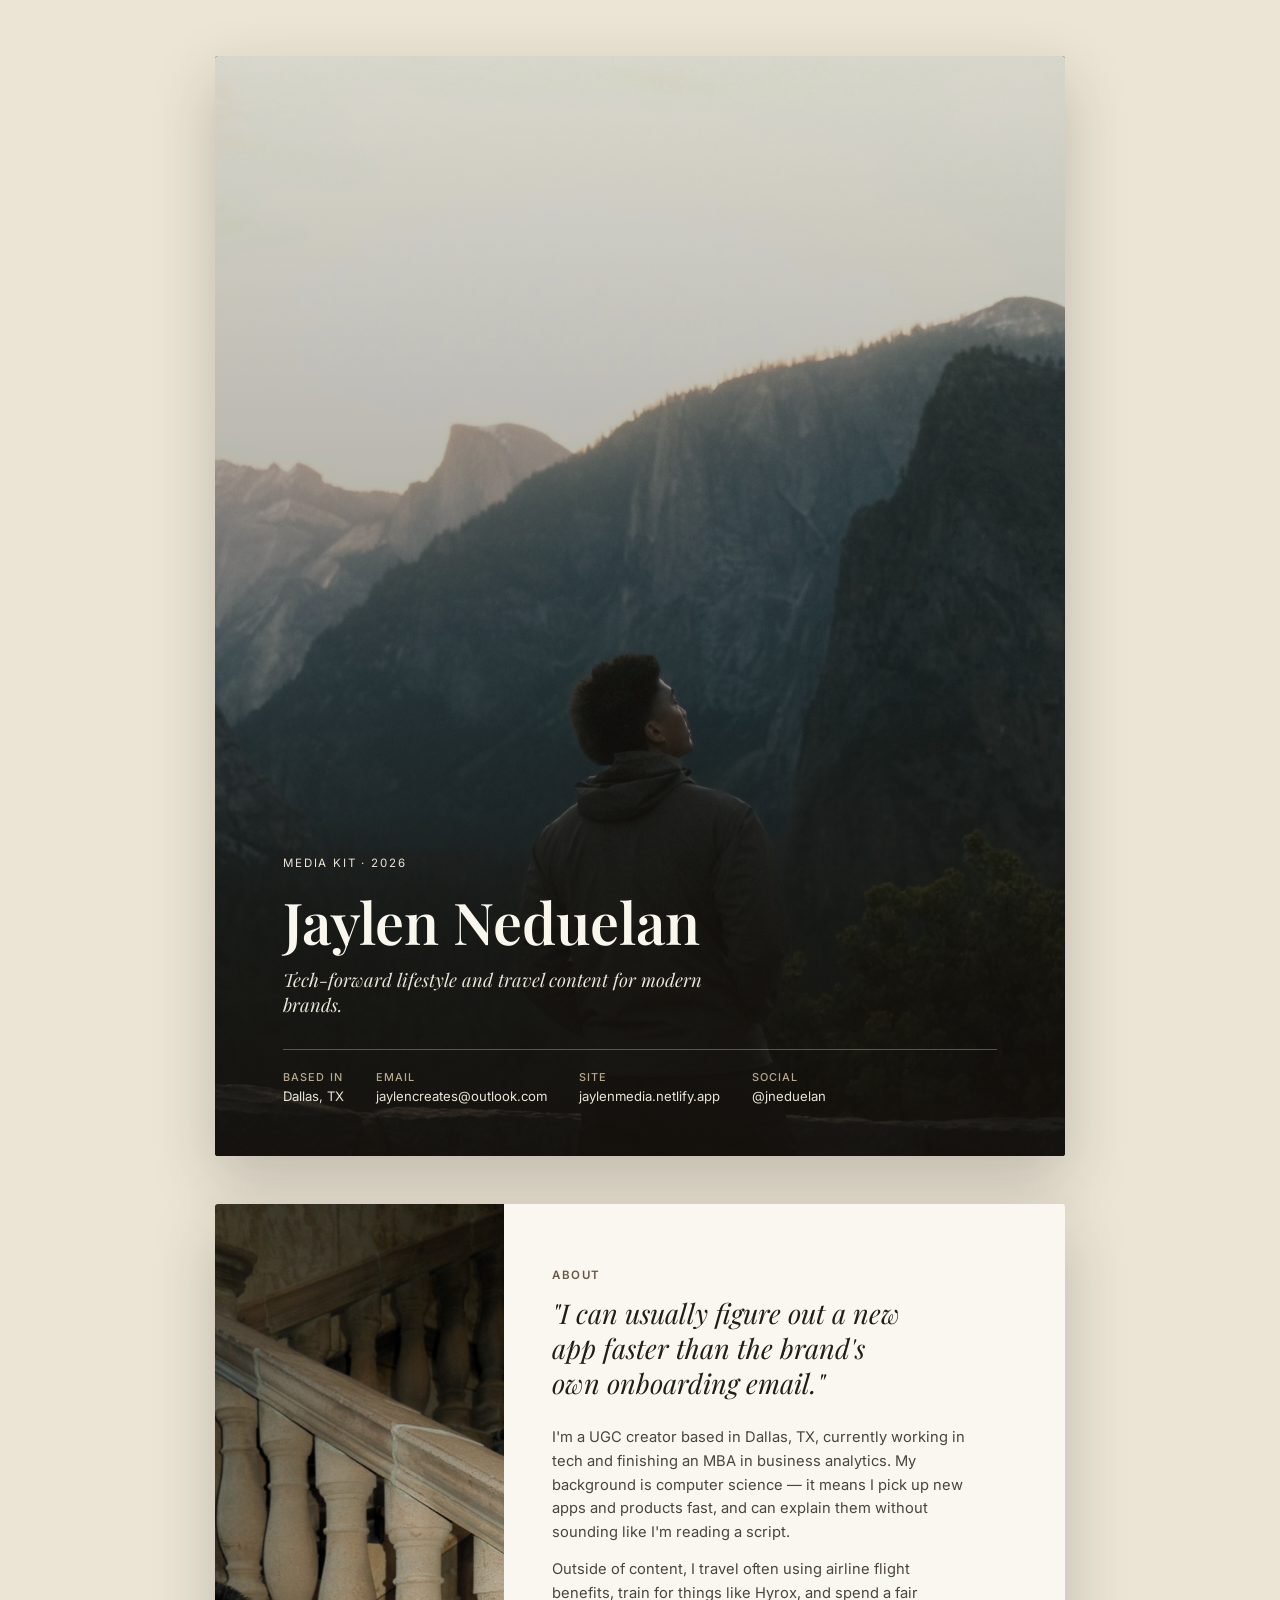
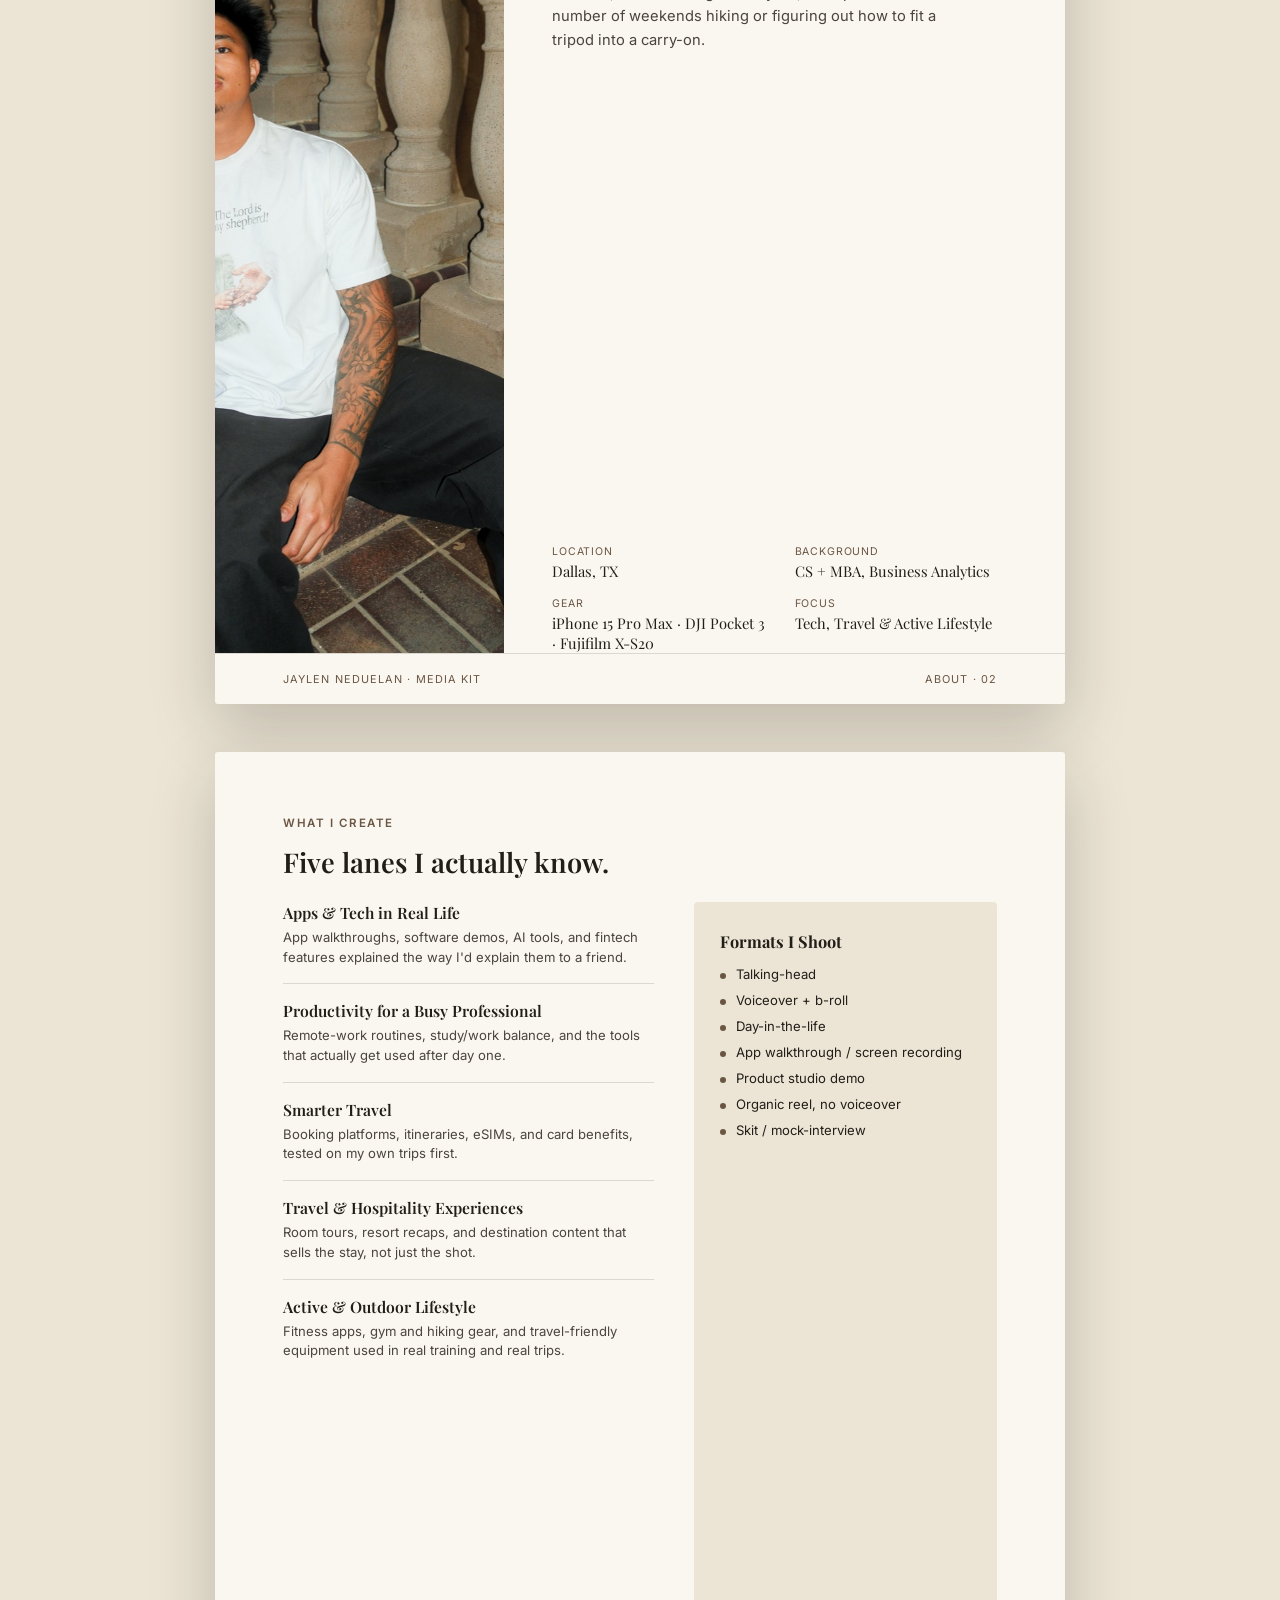
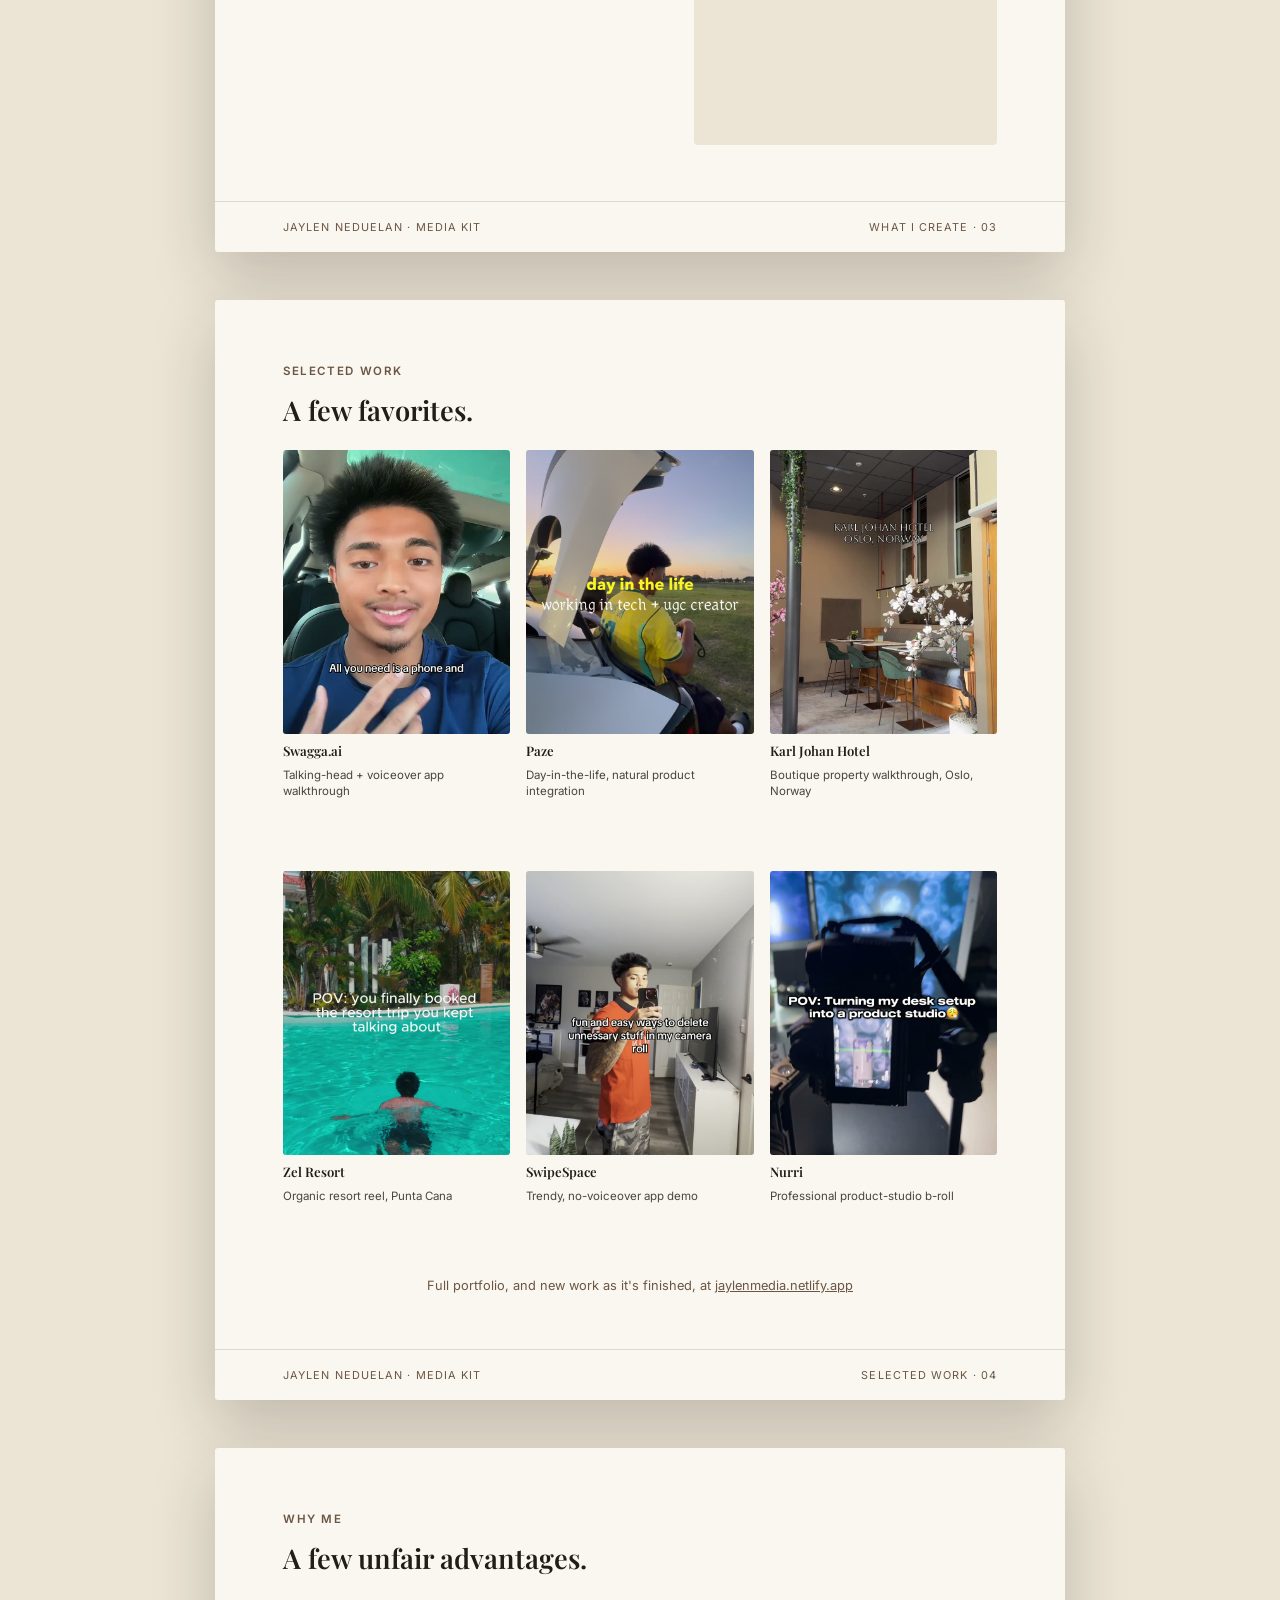
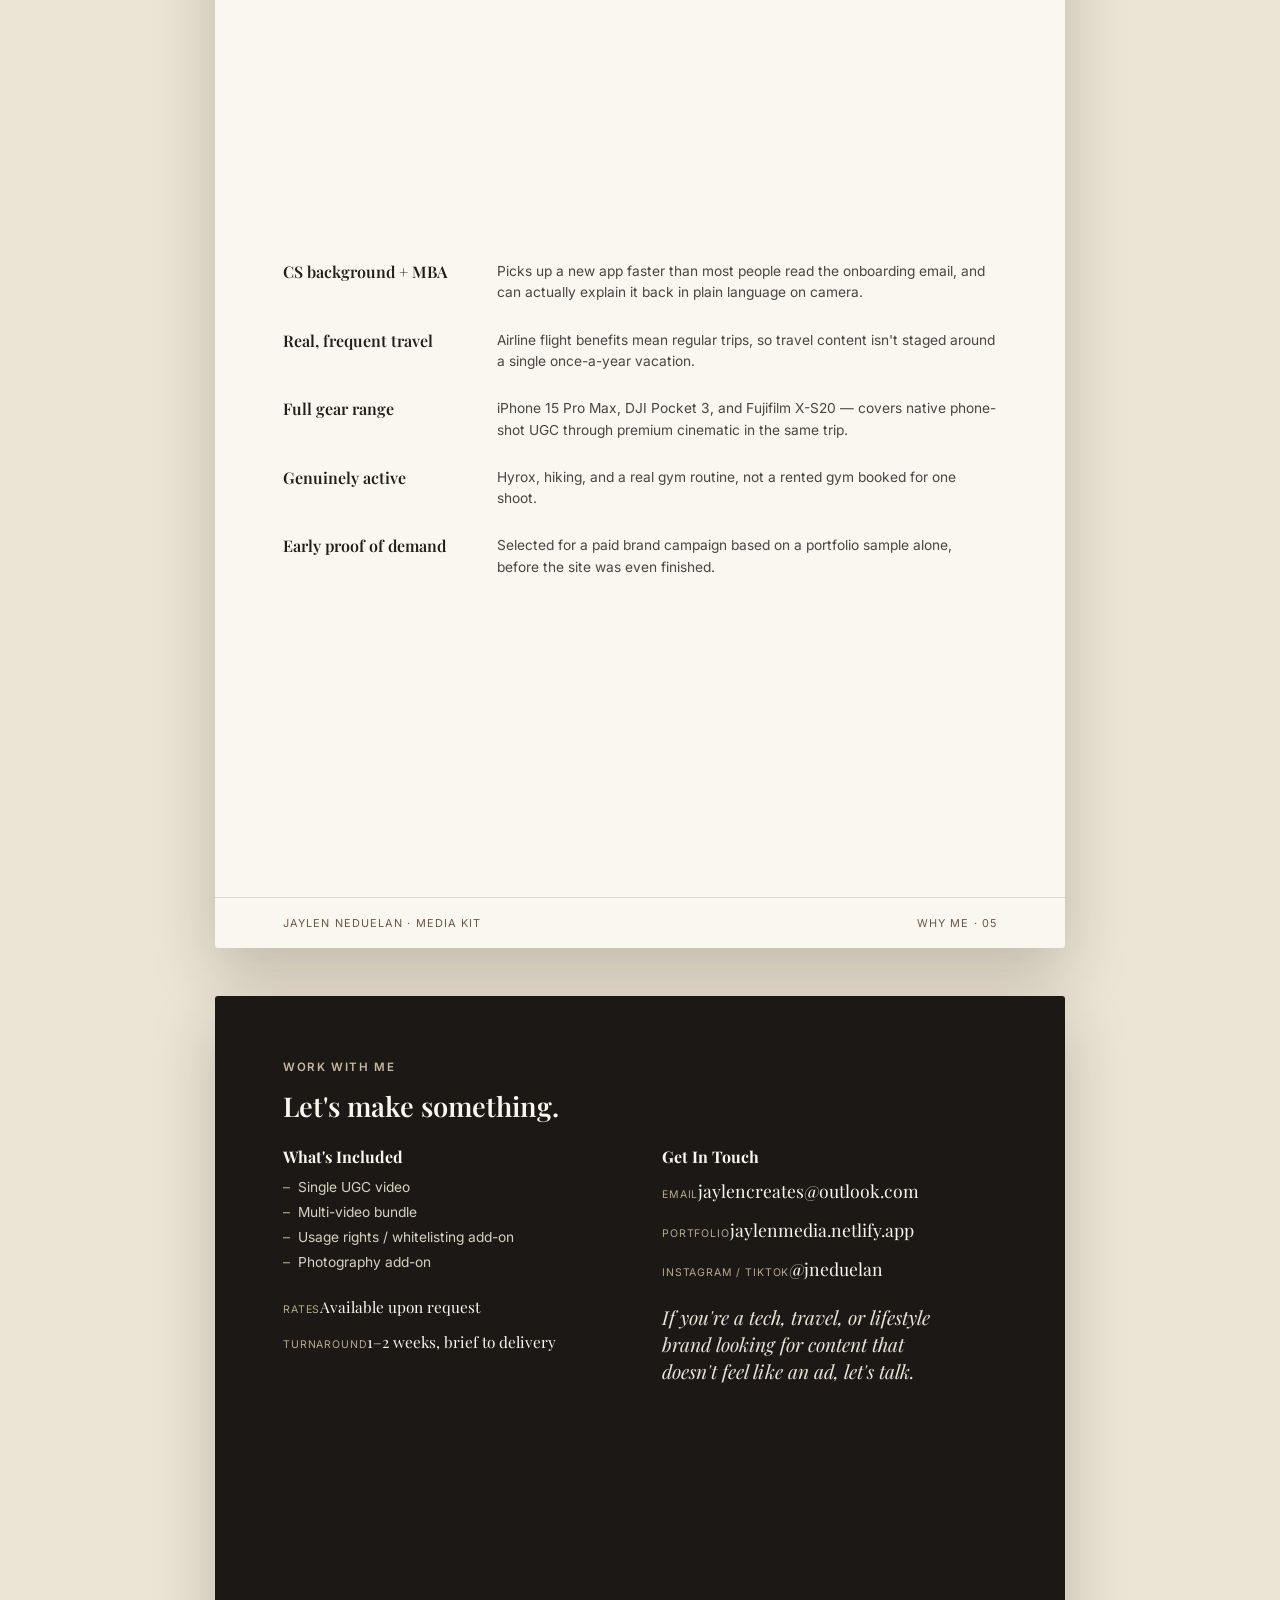
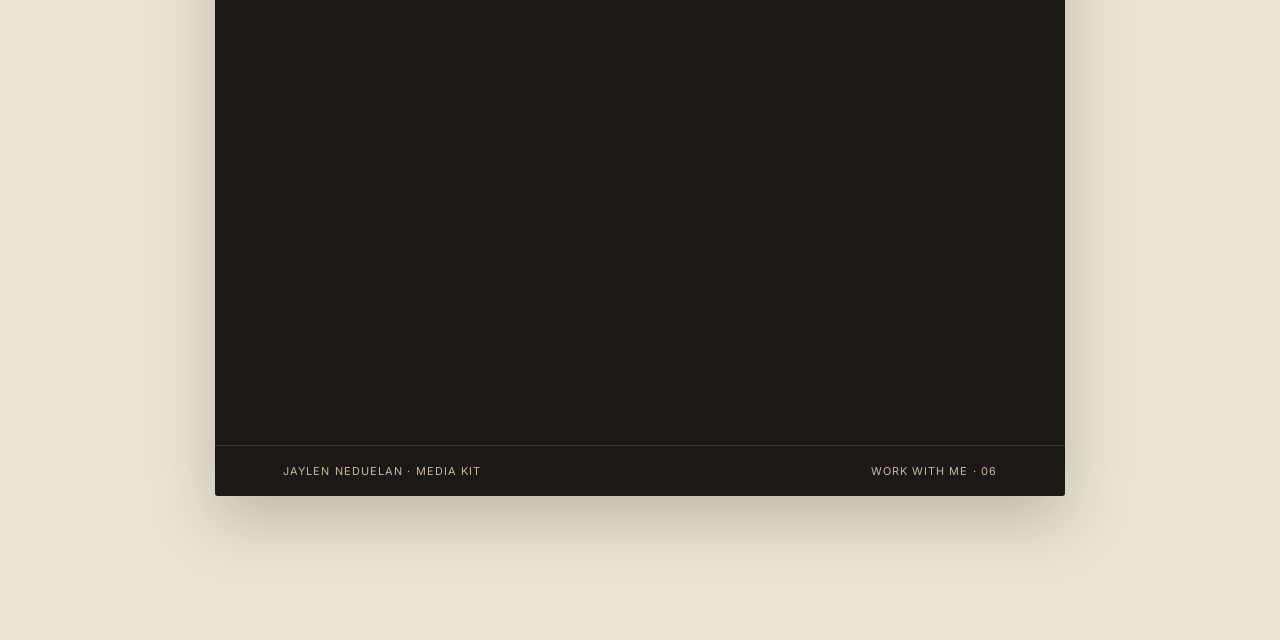
==== media-kit.html @ cbcbac44 "Add media kit page Six-page media kit at /media-kit.html: cover, about, content pillars/formats, por" ====
<!DOCTYPE html>
<html lang="en">
<head>
<meta charset="UTF-8">
<meta name="viewport" content="width=device-width, initial-scale=1.0">
<title>Jaylen Neduelan | Media Kit</title>
<meta name="description" content="Media kit for Jaylen Neduelan, a Dallas-based UGC creator producing tech, travel, and lifestyle content.">
<link rel="preconnect" href="https://fonts.googleapis.com">
<link href="https://fonts.googleapis.com/css2?family=Playfair+Display:ital,wght@0,400;0,500;0,600;1,400&family=Inter:wght@300;400;500;600&display=swap" rel="stylesheet">
<link rel="stylesheet" href="css/media-kit.css">
</head>
<body class="kit-body">

<!-- PAGE 1: COVER -->
<section class="kit-page kit-page--dark">
  <div class="kit-cover">
    <img src="images/hero.jpg" alt="Jaylen Neduelan overlooking Yosemite Valley">
    <div class="kit-cover-overlay"></div>
    <div class="kit-cover-content">
      <p class="kit-cover-eyebrow">Media Kit &middot; 2026</p>
      <h1>Jaylen Neduelan</h1>
      <p class="kit-cover-tagline">Tech-forward lifestyle and travel content for modern brands.</p>
      <div class="kit-cover-rule"></div>
      <div class="kit-cover-meta">
        <div><strong>Based In</strong>Dallas, TX</div>
        <div><strong>Email</strong>jaylencreates@outlook.com</div>
        <div><strong>Site</strong>jaylenmedia.netlify.app</div>
        <div><strong>Social</strong>@jneduelan</div>
      </div>
    </div>
  </div>
</section>

<!-- PAGE 2: ABOUT -->
<section class="kit-page">
  <div class="kit-about">
    <div class="kit-about-photo">
      <img src="images/about-portrait.jpg" alt="Portrait of Jaylen Neduelan">
    </div>
    <div class="kit-about-copy">
      <p class="kit-eyebrow">About</p>
      <p class="kit-pullquote">"I can usually figure out a new app faster than the brand's own onboarding email."</p>
      <p class="kit-body-text">I'm a UGC creator based in Dallas, TX, currently working in tech and finishing an MBA in business analytics. My background is computer science &mdash; it means I pick up new apps and products fast, and can explain them without sounding like I'm reading a script.</p>
      <p class="kit-body-text">Outside of content, I travel often using airline flight benefits, train for things like Hyrox, and spend a fair number of weekends hiking or figuring out how to fit a tripod into a carry-on.</p>
      <div class="kit-facts">
        <div><span class="kit-fact-label">Location</span><span class="kit-fact-value">Dallas, TX</span></div>
        <div><span class="kit-fact-label">Background</span><span class="kit-fact-value">CS + MBA, Business Analytics</span></div>
        <div><span class="kit-fact-label">Gear</span><span class="kit-fact-value">iPhone 15 Pro Max &middot; DJI Pocket 3 &middot; Fujifilm X-S20</span></div>
        <div><span class="kit-fact-label">Focus</span><span class="kit-fact-value">Tech, Travel &amp; Active Lifestyle</span></div>
      </div>
    </div>
  </div>
  <div class="kit-footer"><span>Jaylen Neduelan &middot; Media Kit</span><span>About &middot; 02</span></div>
</section>

<!-- PAGE 3: WHAT I CREATE -->
<section class="kit-page">
  <div class="kit-inner">
    <p class="kit-eyebrow">What I Create</p>
    <h2 class="kit-h2">Five lanes I actually know.</h2>
    <div class="kit-page3-grid">
      <div>
        <div class="kit-pillar">
          <h4>Apps &amp; Tech in Real Life</h4>
          <p>App walkthroughs, software demos, AI tools, and fintech features explained the way I'd explain them to a friend.</p>
        </div>
        <div class="kit-pillar">
          <h4>Productivity for a Busy Professional</h4>
          <p>Remote-work routines, study/work balance, and the tools that actually get used after day one.</p>
        </div>
        <div class="kit-pillar">
          <h4>Smarter Travel</h4>
          <p>Booking platforms, itineraries, eSIMs, and card benefits, tested on my own trips first.</p>
        </div>
        <div class="kit-pillar">
          <h4>Travel &amp; Hospitality Experiences</h4>
          <p>Room tours, resort recaps, and destination content that sells the stay, not just the shot.</p>
        </div>
        <div class="kit-pillar">
          <h4>Active &amp; Outdoor Lifestyle</h4>
          <p>Fitness apps, gym and hiking gear, and travel-friendly equipment used in real training and real trips.</p>
        </div>
      </div>
      <div class="kit-formats-box">
        <h4>Formats I Shoot</h4>
        <div class="kit-format-list">
          <div class="kit-format-item">Talking-head</div>
          <div class="kit-format-item">Voiceover + b-roll</div>
          <div class="kit-format-item">Day-in-the-life</div>
          <div class="kit-format-item">App walkthrough / screen recording</div>
          <div class="kit-format-item">Product studio demo</div>
          <div class="kit-format-item">Organic reel, no voiceover</div>
          <div class="kit-format-item">Skit / mock-interview</div>
        </div>
      </div>
    </div>
  </div>
  <div class="kit-footer"><span>Jaylen Neduelan &middot; Media Kit</span><span>What I Create &middot; 03</span></div>
</section>

<!-- PAGE 4: PORTFOLIO -->
<section class="kit-page">
  <div class="kit-inner">
    <div class="kit-h2-row">
      <div>
        <p class="kit-eyebrow">Selected Work</p>
        <h2 class="kit-h2" style="margin-bottom:0;">A few favorites.</h2>
      </div>
    </div>
    <div class="kit-portfolio-grid">
      <a class="kit-portfolio-item" href="videos/swagga.mp4" target="_blank" rel="noopener">
        <div class="kit-portfolio-thumb"><img src="images/swagga-poster.jpg" alt="Swagga.ai app walkthrough"></div>
        <h5>Swagga.ai</h5>
        <p>Talking-head + voiceover app walkthrough</p>
      </a>
      <a class="kit-portfolio-item" href="videos/paze.mp4" target="_blank" rel="noopener">
        <div class="kit-portfolio-thumb"><img src="images/paze-poster.jpg" alt="Paze remote work day"></div>
        <h5>Paze</h5>
        <p>Day-in-the-life, natural product integration</p>
      </a>
      <a class="kit-portfolio-item" href="videos/karl-johan-hotel.mp4" target="_blank" rel="noopener">
        <div class="kit-portfolio-thumb"><img src="images/karl-johan-poster.jpg" alt="Karl Johan Hotel Oslo"></div>
        <h5>Karl Johan Hotel</h5>
        <p>Boutique property walkthrough, Oslo, Norway</p>
      </a>
      <a class="kit-portfolio-item" href="videos/punta-cana.mp4" target="_blank" rel="noopener">
        <div class="kit-portfolio-thumb"><img src="images/punta-cana-poster.jpg" alt="Zel Resort Punta Cana"></div>
        <h5>Zel Resort</h5>
        <p>Organic resort reel, Punta Cana</p>
      </a>
      <a class="kit-portfolio-item" href="videos/swipespace.mp4" target="_blank" rel="noopener">
        <div class="kit-portfolio-thumb"><img src="images/swipespace-poster.jpg" alt="SwipeSpace camera roll cleanup"></div>
        <h5>SwipeSpace</h5>
        <p>Trendy, no-voiceover app demo</p>
      </a>
      <a class="kit-portfolio-item" href="videos/nurri-product.mp4" target="_blank" rel="noopener">
        <div class="kit-portfolio-thumb"><img src="images/nurri-poster.jpg" alt="Nurri product studio shots"></div>
        <h5>Nurri</h5>
        <p>Professional product-studio b-roll</p>
      </a>
    </div>
    <p class="kit-portfolio-cta">Full portfolio, and new work as it's finished, at <a href="https://jaylenmedia.netlify.app/">jaylenmedia.netlify.app</a></p>
  </div>
  <div class="kit-footer"><span>Jaylen Neduelan &middot; Media Kit</span><span>Selected Work &middot; 04</span></div>
</section>

<!-- PAGE 5: WHY ME -->
<section class="kit-page">
  <div class="kit-inner">
    <p class="kit-eyebrow">Why Me</p>
    <h2 class="kit-h2">A few unfair advantages.</h2>
    <div class="kit-advantages">
      <div class="kit-advantage">
        <div class="kit-advantage-lead">CS background + MBA</div>
        <p>Picks up a new app faster than most people read the onboarding email, and can actually explain it back in plain language on camera.</p>
      </div>
      <div class="kit-advantage">
        <div class="kit-advantage-lead">Real, frequent travel</div>
        <p>Airline flight benefits mean regular trips, so travel content isn't staged around a single once-a-year vacation.</p>
      </div>
      <div class="kit-advantage">
        <div class="kit-advantage-lead">Full gear range</div>
        <p>iPhone 15 Pro Max, DJI Pocket 3, and Fujifilm X-S20 &mdash; covers native phone-shot UGC through premium cinematic in the same trip.</p>
      </div>
      <div class="kit-advantage">
        <div class="kit-advantage-lead">Genuinely active</div>
        <p>Hyrox, hiking, and a real gym routine, not a rented gym booked for one shoot.</p>
      </div>
      <div class="kit-advantage">
        <div class="kit-advantage-lead">Early proof of demand</div>
        <p>Selected for a paid brand campaign based on a portfolio sample alone, before the site was even finished.</p>
      </div>
    </div>
  </div>
  <div class="kit-footer"><span>Jaylen Neduelan &middot; Media Kit</span><span>Why Me &middot; 05</span></div>
</section>

<!-- PAGE 6: WORK WITH ME -->
<section class="kit-page kit-page--dark">
  <div class="kit-inner">
    <p class="kit-eyebrow">Work With Me</p>
    <h2 class="kit-h2" style="color:#f9f6ee;">Let's make something.</h2>
    <div class="kit-close-grid">
      <div class="kit-close-col">
        <h4>What's Included</h4>
        <div class="kit-service-list">
          <div class="kit-service-item">Single UGC video</div>
          <div class="kit-service-item">Multi-video bundle</div>
          <div class="kit-service-item">Usage rights / whitelisting add-on</div>
          <div class="kit-service-item">Photography add-on</div>
        </div>
        <div class="kit-terms">
          <div><span class="kit-term-label">Rates</span><span class="kit-term-value">Available upon request</span></div>
          <div><span class="kit-term-label">Turnaround</span><span class="kit-term-value">1&ndash;2 weeks, brief to delivery</span></div>
        </div>
      </div>
      <div class="kit-close-col">
        <h4>Get In Touch</h4>
        <div class="kit-contact-block">
          <div class="kit-contact-item"><span class="kit-term-label">Email</span><a href="mailto:jaylencreates@outlook.com">jaylencreates@outlook.com</a></div>
          <div class="kit-contact-item"><span class="kit-term-label">Portfolio</span><a href="https://jaylenmedia.netlify.app/">jaylenmedia.netlify.app</a></div>
          <div class="kit-contact-item"><span class="kit-term-label">Instagram / TikTok</span><a href="https://www.instagram.com/jneduelan/">@jneduelan</a></div>
        </div>
        <p class="kit-closing-line">If you're a tech, travel, or lifestyle brand looking for content that doesn't feel like an ad, let's talk.</p>
      </div>
    </div>
  </div>
  <div class="kit-footer"><span>Jaylen Neduelan &middot; Media Kit</span><span>Work With Me &middot; 06</span></div>
</section>

</body>
</html>
---- css/media-kit.css ----
/* ============ MEDIA KIT ============ */
:root {
  --cream: #f4efe4;
  --cream-dark: #ece5d5;
  --paper: #faf7f0;
  --ink: #211d18;
  --ink-soft: #4a453d;
  --brown: #6b5644;
  --dark: #1c1815;
  --dark-card: #262019;
  --line: rgba(33, 29, 24, 0.14);
  --serif: "Playfair Display", Georgia, serif;
  --sans: "Inter", -apple-system, BlinkMacSystemFont, sans-serif;
}

* { margin: 0; padding: 0; box-sizing: border-box; }

body.kit-body {
  background: var(--cream-dark);
  font-family: var(--sans);
  color: var(--ink);
  -webkit-font-smoothing: antialiased;
  padding: 56px 0 96px;
}

img { display: block; max-width: 100%; }
a { color: inherit; }

.kit-page {
  width: min(850px, 92vw);
  aspect-ratio: 8.5 / 11;
  margin: 0 auto 48px;
  background: var(--paper);
  box-shadow: 0 24px 64px rgba(33, 29, 24, 0.22);
  border-radius: 3px;
  position: relative;
  overflow: hidden;
  display: flex;
  flex-direction: column;
}

.kit-page--dark { background: var(--dark); color: var(--cream); }

.kit-inner {
  flex: 1;
  padding: 64px 68px 56px;
  display: flex;
  flex-direction: column;
  min-height: 0;
}

.kit-eyebrow {
  font-size: 0.72rem;
  text-transform: uppercase;
  letter-spacing: 0.14em;
  color: var(--brown);
  font-weight: 600;
  margin-bottom: 14px;
}
.kit-page--dark .kit-eyebrow { color: #c9b8a0; }

.kit-footer {
  padding: 18px 68px;
  border-top: 1px solid var(--line);
  display: flex;
  justify-content: space-between;
  font-size: 0.68rem;
  text-transform: uppercase;
  letter-spacing: 0.1em;
  color: var(--brown);
}
.kit-page--dark .kit-footer { border-top-color: rgba(244,239,228,0.14); color: #c9b8a0; }

/* ---------- Page 1: Cover ---------- */
.kit-cover {
  position: relative;
  height: 100%;
  color: #f9f6ee;
}
.kit-cover img {
  position: absolute; inset: 0;
  width: 100%; height: 100%;
  object-fit: cover;
}
.kit-cover-overlay {
  position: absolute; inset: 0;
  background: linear-gradient(180deg, rgba(20,16,12,0.15) 0%, rgba(20,16,12,0.35) 55%, rgba(20,16,12,0.88) 100%);
}
.kit-cover-content {
  position: relative;
  z-index: 2;
  height: 100%;
  display: flex;
  flex-direction: column;
  justify-content: flex-end;
  padding: 64px 68px 52px;
}
.kit-cover-eyebrow {
  font-size: 0.72rem;
  text-transform: uppercase;
  letter-spacing: 0.16em;
  color: #e9e4d8;
  margin-bottom: 22px;
}
.kit-cover h1 {
  font-family: var(--serif);
  font-weight: 600;
  font-size: 3.6rem;
  line-height: 1.02;
  margin-bottom: 16px;
  text-wrap: balance;
}
.kit-cover-tagline {
  font-family: var(--serif);
  font-style: italic;
  font-size: 1.15rem;
  color: #e9e4d8;
  max-width: 480px;
  margin-bottom: 32px;
}
.kit-cover-rule { height: 1px; background: rgba(244,239,228,0.3); margin-bottom: 20px; }
.kit-cover-meta {
  display: flex;
  gap: 32px;
  flex-wrap: wrap;
  font-size: 0.82rem;
  color: #e9e4d8;
}
.kit-cover-meta strong { display: block; font-size: 0.68rem; text-transform: uppercase; letter-spacing: 0.1em; color: #b8a98e; margin-bottom: 4px; font-weight: 500; }

/* ---------- Page 2: About ---------- */
.kit-about { display: grid; grid-template-columns: 34% 1fr; height: 100%; }
.kit-about-photo { position: relative; height: 100%; overflow: hidden; }
.kit-about-photo img { position: absolute; inset: 0; width: 100%; height: 100%; object-fit: cover; }
.kit-about-copy { padding: 64px 56px 0 48px; display: flex; flex-direction: column; }
.kit-pullquote {
  font-family: var(--serif);
  font-style: italic;
  font-size: 1.7rem;
  line-height: 1.28;
  color: var(--ink);
  margin-bottom: 26px;
  text-wrap: balance;
}
.kit-about-copy p.kit-body-text {
  font-size: 0.92rem;
  line-height: 1.6;
  color: var(--ink-soft);
  margin-bottom: 14px;
  max-width: 46ch;
}
.kit-facts {
  display: grid;
  grid-template-columns: 1fr 1fr;
  gap: 16px 28px;
  margin-top: auto;
  padding-top: 24px;
}
.kit-fact-label { font-size: 0.66rem; text-transform: uppercase; letter-spacing: 0.08em; color: var(--brown); display: block; margin-bottom: 3px; }
.kit-fact-value { font-family: var(--serif); font-size: 0.92rem; color: var(--ink); }

/* ---------- Page 3: What I Create ---------- */
.kit-page3-grid { display: grid; grid-template-columns: 1.1fr 0.9fr; gap: 40px; flex: 1; min-height: 0; }
.kit-h2 { font-family: var(--serif); font-weight: 600; font-size: 1.7rem; margin-bottom: 22px; text-wrap: balance; }
.kit-pillar { padding-bottom: 16px; margin-bottom: 16px; border-bottom: 1px solid var(--line); }
.kit-pillar:last-child { border-bottom: none; }
.kit-pillar h4 { font-family: var(--serif); font-size: 0.98rem; font-weight: 600; margin-bottom: 5px; }
.kit-pillar p { font-size: 0.82rem; color: var(--ink-soft); line-height: 1.5; }

.kit-formats-box {
  background: var(--cream-dark);
  border-radius: 4px;
  padding: 28px 26px;
}
.kit-formats-box h4 { font-family: var(--serif); font-size: 1.02rem; margin-bottom: 14px; }
.kit-format-list { display: flex; flex-direction: column; gap: 10px; }
.kit-format-item {
  font-size: 0.82rem;
  color: var(--ink);
  padding-left: 16px;
  position: relative;
}
.kit-format-item::before {
  content: "";
  position: absolute; left: 0; top: 0.5em;
  width: 6px; height: 6px;
  background: var(--brown);
  border-radius: 50%;
}

/* ---------- Page 4: Portfolio grid ---------- */
.kit-h2-row { display: flex; align-items: baseline; justify-content: space-between; margin-bottom: 22px; }
.kit-portfolio-grid {
  display: grid;
  grid-template-columns: repeat(3, 1fr);
  gap: 16px;
  flex: 1;
  min-height: 0;
}
.kit-portfolio-item { display: flex; flex-direction: column; gap: 8px; text-decoration: none; }
.kit-portfolio-thumb {
  aspect-ratio: 4 / 5;
  border-radius: 3px;
  overflow: hidden;
  position: relative;
  background: var(--cream-dark);
}
.kit-portfolio-thumb img { width: 100%; height: 100%; object-fit: cover; }
.kit-portfolio-item h5 { font-family: var(--serif); font-size: 0.82rem; font-weight: 600; color: var(--ink); line-height: 1.3; }
.kit-portfolio-item p { font-size: 0.72rem; color: var(--ink-soft); line-height: 1.4; }
.kit-portfolio-cta {
  margin-top: 18px;
  font-size: 0.8rem;
  color: var(--brown);
  text-align: center;
}
.kit-portfolio-cta a { text-decoration: underline; }

/* ---------- Page 5: Why me ---------- */
.kit-advantages { flex: 1; display: flex; flex-direction: column; justify-content: center; gap: 26px; }
.kit-advantage { display: grid; grid-template-columns: 190px 1fr; gap: 24px; align-items: start; }
.kit-advantage-lead { font-family: var(--serif); font-weight: 600; font-size: 1rem; color: var(--ink); text-wrap: balance; }
.kit-advantage p { font-size: 0.86rem; color: var(--ink-soft); line-height: 1.55; }

/* ---------- Page 6: Work with me ---------- */
.kit-close-grid { display: grid; grid-template-columns: 1fr 1fr; gap: 44px; flex: 1; }
.kit-close-col h4 { font-family: var(--serif); font-size: 1rem; margin-bottom: 12px; color: #f9f6ee; }
.kit-service-list { display: flex; flex-direction: column; gap: 9px; margin-bottom: 26px; }
.kit-service-item { font-size: 0.86rem; color: #d8d2c2; padding-left: 15px; position: relative; }
.kit-service-item::before { content: "\2013"; position: absolute; left: 0; color: #b8a98e; }
.kit-terms { display: flex; flex-direction: column; gap: 14px; }
.kit-term-label { font-size: 0.66rem; text-transform: uppercase; letter-spacing: 0.08em; color: #b8a98e; margin-bottom: 3px; }
.kit-term-value { font-family: var(--serif); font-size: 0.96rem; color: #f9f6ee; }
.kit-contact-block { display: flex; flex-direction: column; gap: 16px; }
.kit-contact-item a { font-family: var(--serif); font-size: 1.1rem; color: #f9f6ee; text-decoration: none; }
.kit-contact-item a:hover { text-decoration: underline; }
.kit-closing-line {
  font-family: var(--serif);
  font-style: italic;
  font-size: 1.2rem;
  color: #e9e4d8;
  line-height: 1.4;
  margin-top: 24px;
  text-wrap: balance;
}

/* ---------- Responsive ---------- */
@media (max-width: 720px) {
  .kit-inner { padding: 40px 28px 32px; }
  .kit-footer { padding: 14px 28px; }
  .kit-cover-content { padding: 40px 28px 32px; }
  .kit-cover h1 { font-size: 2.1rem; }
  .kit-about { grid-template-columns: 1fr; }
  .kit-about-photo { height: 220px; }
  .kit-about-copy { padding: 32px 28px 0; }
  .kit-pullquote { font-size: 1.25rem; }
  .kit-facts { grid-template-columns: 1fr 1fr; }
  .kit-page3-grid { grid-template-columns: 1fr; gap: 24px; }
  .kit-portfolio-grid { grid-template-columns: repeat(2, 1fr); }
  .kit-advantage { grid-template-columns: 1fr; gap: 6px; }
  .kit-close-grid { grid-template-columns: 1fr; gap: 32px; }
  .kit-page { aspect-ratio: auto; }
}

/* ---------- Print ---------- */
@media print {
  @page { size: letter; margin: 0; }
  body.kit-body { background: none; padding: 0; }
  .kit-page {
    width: 8.5in; height: 11in;
    aspect-ratio: auto;
    margin: 0; box-shadow: none; border-radius: 0;
    break-after: page;
  }
  .kit-page:last-child { break-after: auto; }
}
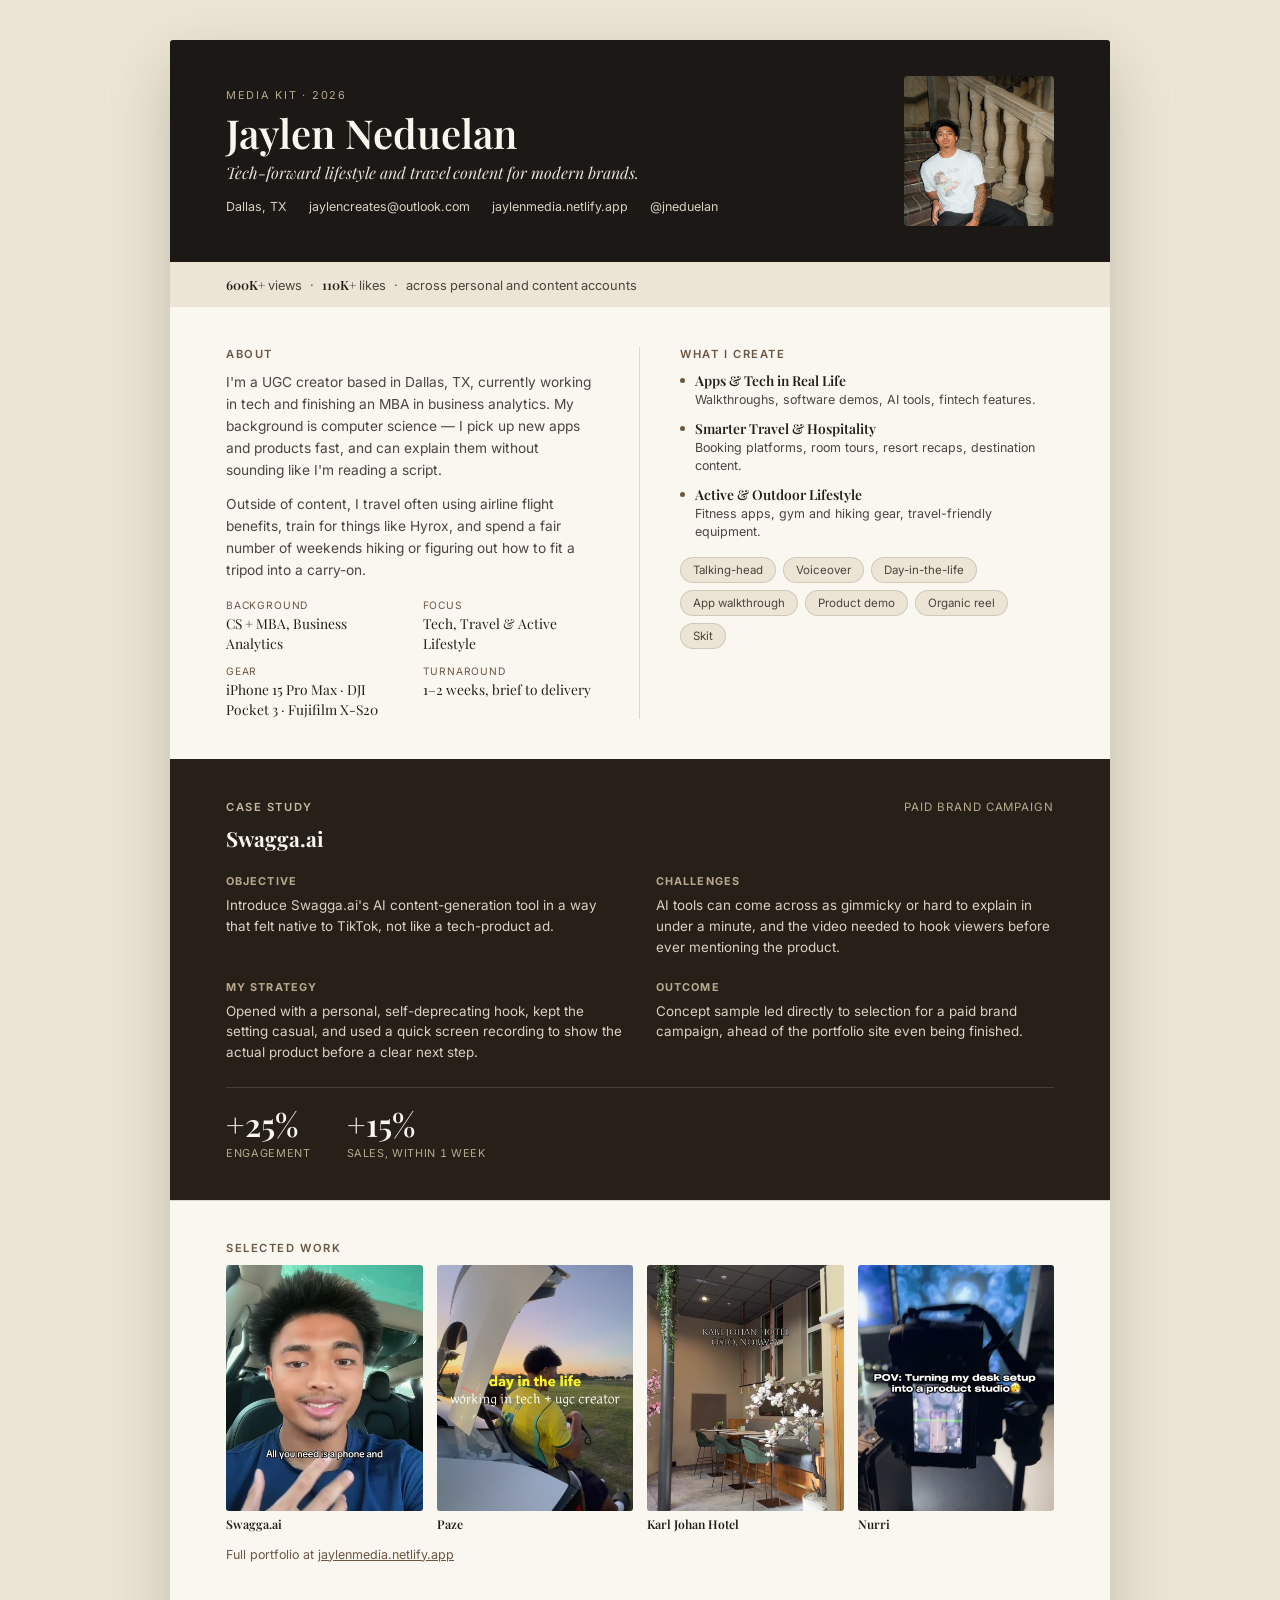
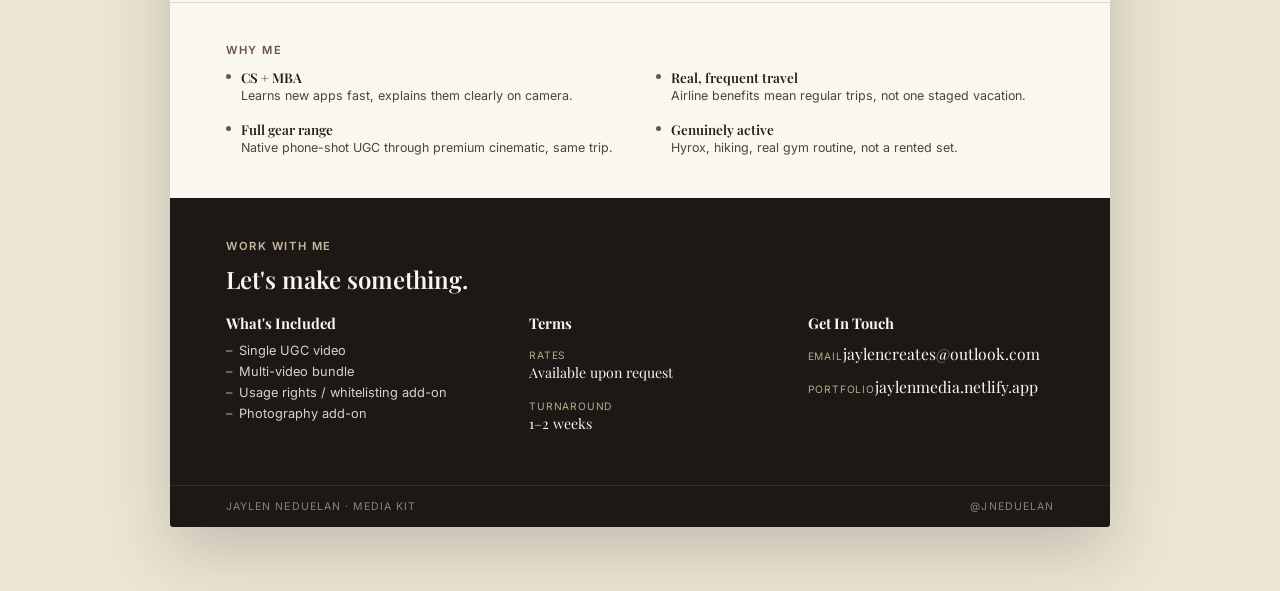
==== commit 74680664: "Rebuild media kit as single page with Swagga.ai case study Collapsed the 6-page deck into one scroll" ====
--- a/media-kit.html
+++ b/media-kit.html
@@ -6,180 +6,151 @@
 <title>Jaylen Neduelan | Media Kit</title>
 <meta name="description" content="Media kit for Jaylen Neduelan, a Dallas-based UGC creator producing tech, travel, and lifestyle content.">
 <link rel="preconnect" href="https://fonts.googleapis.com">
-<link href="https://fonts.googleapis.com/css2?family=Playfair+Display:ital,wght@0,400;0,500;0,600;1,400&family=Inter:wght@300;400;500;600&display=swap" rel="stylesheet">
+<link href="https://fonts.googleapis.com/css2?family=Playfair+Display:ital,wght@0,500;0,600;1,400&family=Inter:wght@300;400;500;600&display=swap" rel="stylesheet">
 <link rel="stylesheet" href="css/media-kit.css">
 </head>
 <body class="kit-body">
 
-<!-- PAGE 1: COVER -->
-<section class="kit-page kit-page--dark">
-  <div class="kit-cover">
-    <img src="images/hero.jpg" alt="Jaylen Neduelan overlooking Yosemite Valley">
-    <div class="kit-cover-overlay"></div>
-    <div class="kit-cover-content">
-      <p class="kit-cover-eyebrow">Media Kit &middot; 2026</p>
+<div class="kit-sheet">
+
+  <!-- HEADER -->
+  <header class="kit-header">
+    <div>
+      <p class="kit-header-eyebrow">Media Kit &middot; 2026</p>
       <h1>Jaylen Neduelan</h1>
-      <p class="kit-cover-tagline">Tech-forward lifestyle and travel content for modern brands.</p>
-      <div class="kit-cover-rule"></div>
-      <div class="kit-cover-meta">
-        <div><strong>Based In</strong>Dallas, TX</div>
-        <div><strong>Email</strong>jaylencreates@outlook.com</div>
-        <div><strong>Site</strong>jaylenmedia.netlify.app</div>
-        <div><strong>Social</strong>@jneduelan</div>
+      <p class="kit-header-tagline">Tech-forward lifestyle and travel content for modern brands.</p>
+      <div class="kit-header-contact">
+        <span>Dallas, TX</span>
+        <a href="mailto:jaylencreates@outlook.com">jaylencreates@outlook.com</a>
+        <a href="https://jaylenmedia.netlify.app/">jaylenmedia.netlify.app</a>
+        <a href="https://www.instagram.com/jneduelan/">@jneduelan</a>
       </div>
     </div>
-  </div>
-</section>
-
-<!-- PAGE 2: ABOUT -->
-<section class="kit-page">
-  <div class="kit-about">
-    <div class="kit-about-photo">
+    <div class="kit-header-photo">
       <img src="images/about-portrait.jpg" alt="Portrait of Jaylen Neduelan">
     </div>
-    <div class="kit-about-copy">
+  </header>
+
+  <!-- STAT LINE -->
+  <div class="kit-statline">
+    <span><strong>600K+</strong> views</span>
+    <span>&middot;</span>
+    <span><strong>110K+</strong> likes</span>
+    <span>&middot;</span>
+    <span>across personal and content accounts</span>
+  </div>
+
+  <!-- ABOUT + WHAT I CREATE -->
+  <section class="kit-section kit-row2">
+    <div>
       <p class="kit-eyebrow">About</p>
-      <p class="kit-pullquote">"I can usually figure out a new app faster than the brand's own onboarding email."</p>
-      <p class="kit-body-text">I'm a UGC creator based in Dallas, TX, currently working in tech and finishing an MBA in business analytics. My background is computer science &mdash; it means I pick up new apps and products fast, and can explain them without sounding like I'm reading a script.</p>
+      <p class="kit-body-text">I'm a UGC creator based in Dallas, TX, currently working in tech and finishing an MBA in business analytics. My background is computer science &mdash; I pick up new apps and products fast, and can explain them without sounding like I'm reading a script.</p>
       <p class="kit-body-text">Outside of content, I travel often using airline flight benefits, train for things like Hyrox, and spend a fair number of weekends hiking or figuring out how to fit a tripod into a carry-on.</p>
       <div class="kit-facts">
-        <div><span class="kit-fact-label">Location</span><span class="kit-fact-value">Dallas, TX</span></div>
         <div><span class="kit-fact-label">Background</span><span class="kit-fact-value">CS + MBA, Business Analytics</span></div>
+        <div><span class="kit-fact-label">Focus</span><span class="kit-fact-value">Tech, Travel &amp; Active Lifestyle</span></div>
         <div><span class="kit-fact-label">Gear</span><span class="kit-fact-value">iPhone 15 Pro Max &middot; DJI Pocket 3 &middot; Fujifilm X-S20</span></div>
-        <div><span class="kit-fact-label">Focus</span><span class="kit-fact-value">Tech, Travel &amp; Active Lifestyle</span></div>
+        <div><span class="kit-fact-label">Turnaround</span><span class="kit-fact-value">1&ndash;2 weeks, brief to delivery</span></div>
       </div>
     </div>
-  </div>
-  <div class="kit-footer"><span>Jaylen Neduelan &middot; Media Kit</span><span>About &middot; 02</span></div>
-</section>
-
-<!-- PAGE 3: WHAT I CREATE -->
-<section class="kit-page">
-  <div class="kit-inner">
-    <p class="kit-eyebrow">What I Create</p>
-    <h2 class="kit-h2">Five lanes I actually know.</h2>
-    <div class="kit-page3-grid">
-      <div>
-        <div class="kit-pillar">
-          <h4>Apps &amp; Tech in Real Life</h4>
-          <p>App walkthroughs, software demos, AI tools, and fintech features explained the way I'd explain them to a friend.</p>
-        </div>
-        <div class="kit-pillar">
-          <h4>Productivity for a Busy Professional</h4>
-          <p>Remote-work routines, study/work balance, and the tools that actually get used after day one.</p>
-        </div>
-        <div class="kit-pillar">
-          <h4>Smarter Travel</h4>
-          <p>Booking platforms, itineraries, eSIMs, and card benefits, tested on my own trips first.</p>
-        </div>
-        <div class="kit-pillar">
-          <h4>Travel &amp; Hospitality Experiences</h4>
-          <p>Room tours, resort recaps, and destination content that sells the stay, not just the shot.</p>
-        </div>
-        <div class="kit-pillar">
-          <h4>Active &amp; Outdoor Lifestyle</h4>
-          <p>Fitness apps, gym and hiking gear, and travel-friendly equipment used in real training and real trips.</p>
-        </div>
+    <div>
+      <p class="kit-eyebrow">What I Create</p>
+      <div class="kit-pillar-compact">
+        <span class="dot"></span>
+        <div><h4>Apps &amp; Tech in Real Life</h4><p>Walkthroughs, software demos, AI tools, fintech features.</p></div>
       </div>
-      <div class="kit-formats-box">
-        <h4>Formats I Shoot</h4>
-        <div class="kit-format-list">
-          <div class="kit-format-item">Talking-head</div>
-          <div class="kit-format-item">Voiceover + b-roll</div>
-          <div class="kit-format-item">Day-in-the-life</div>
-          <div class="kit-format-item">App walkthrough / screen recording</div>
-          <div class="kit-format-item">Product studio demo</div>
-          <div class="kit-format-item">Organic reel, no voiceover</div>
-          <div class="kit-format-item">Skit / mock-interview</div>
-        </div>
+      <div class="kit-pillar-compact">
+        <span class="dot"></span>
+        <div><h4>Smarter Travel &amp; Hospitality</h4><p>Booking platforms, room tours, resort recaps, destination content.</p></div>
+      </div>
+      <div class="kit-pillar-compact">
+        <span class="dot"></span>
+        <div><h4>Active &amp; Outdoor Lifestyle</h4><p>Fitness apps, gym and hiking gear, travel-friendly equipment.</p></div>
+      </div>
+      <div class="kit-format-tags">
+        <span class="kit-format-tag">Talking-head</span>
+        <span class="kit-format-tag">Voiceover</span>
+        <span class="kit-format-tag">Day-in-the-life</span>
+        <span class="kit-format-tag">App walkthrough</span>
+        <span class="kit-format-tag">Product demo</span>
+        <span class="kit-format-tag">Organic reel</span>
+        <span class="kit-format-tag">Skit</span>
       </div>
     </div>
-  </div>
-  <div class="kit-footer"><span>Jaylen Neduelan &middot; Media Kit</span><span>What I Create &middot; 03</span></div>
-</section>
+  </section>
 
-<!-- PAGE 4: PORTFOLIO -->
-<section class="kit-page">
-  <div class="kit-inner">
-    <div class="kit-h2-row">
+  <!-- CASE STUDY -->
+  <section class="kit-section kit-case">
+    <div class="kit-case-head">
       <div>
-        <p class="kit-eyebrow">Selected Work</p>
-        <h2 class="kit-h2" style="margin-bottom:0;">A few favorites.</h2>
+        <p class="kit-eyebrow">Case Study</p>
+        <h3>Swagga.ai</h3>
+      </div>
+      <span class="kit-case-tag">Paid Brand Campaign</span>
+    </div>
+    <div class="kit-case-grid">
+      <div class="kit-case-block">
+        <h4>Objective</h4>
+        <p>Introduce Swagga.ai's AI content-generation tool in a way that felt native to TikTok, not like a tech-product ad.</p>
+      </div>
+      <div class="kit-case-block">
+        <h4>Challenges</h4>
+        <p>AI tools can come across as gimmicky or hard to explain in under a minute, and the video needed to hook viewers before ever mentioning the product.</p>
+      </div>
+      <div class="kit-case-block">
+        <h4>My Strategy</h4>
+        <p>Opened with a personal, self-deprecating hook, kept the setting casual, and used a quick screen recording to show the actual product before a clear next step.</p>
+      </div>
+      <div class="kit-case-block">
+        <h4>Outcome</h4>
+        <p>Concept sample led directly to selection for a paid brand campaign, ahead of the portfolio site even being finished.</p>
       </div>
     </div>
+    <div class="kit-case-results">
+      <div><div class="kit-result-num">+25%</div><div class="kit-result-label">Engagement</div></div>
+      <div><div class="kit-result-num">+15%</div><div class="kit-result-label">Sales, within 1 week</div></div>
+    </div>
+  </section>
+
+  <!-- SELECTED WORK -->
+  <section class="kit-section">
+    <p class="kit-eyebrow">Selected Work</p>
     <div class="kit-portfolio-grid">
       <a class="kit-portfolio-item" href="videos/swagga.mp4" target="_blank" rel="noopener">
         <div class="kit-portfolio-thumb"><img src="images/swagga-poster.jpg" alt="Swagga.ai app walkthrough"></div>
         <h5>Swagga.ai</h5>
-        <p>Talking-head + voiceover app walkthrough</p>
       </a>
       <a class="kit-portfolio-item" href="videos/paze.mp4" target="_blank" rel="noopener">
         <div class="kit-portfolio-thumb"><img src="images/paze-poster.jpg" alt="Paze remote work day"></div>
         <h5>Paze</h5>
-        <p>Day-in-the-life, natural product integration</p>
       </a>
       <a class="kit-portfolio-item" href="videos/karl-johan-hotel.mp4" target="_blank" rel="noopener">
         <div class="kit-portfolio-thumb"><img src="images/karl-johan-poster.jpg" alt="Karl Johan Hotel Oslo"></div>
         <h5>Karl Johan Hotel</h5>
-        <p>Boutique property walkthrough, Oslo, Norway</p>
-      </a>
-      <a class="kit-portfolio-item" href="videos/punta-cana.mp4" target="_blank" rel="noopener">
-        <div class="kit-portfolio-thumb"><img src="images/punta-cana-poster.jpg" alt="Zel Resort Punta Cana"></div>
-        <h5>Zel Resort</h5>
-        <p>Organic resort reel, Punta Cana</p>
-      </a>
-      <a class="kit-portfolio-item" href="videos/swipespace.mp4" target="_blank" rel="noopener">
-        <div class="kit-portfolio-thumb"><img src="images/swipespace-poster.jpg" alt="SwipeSpace camera roll cleanup"></div>
-        <h5>SwipeSpace</h5>
-        <p>Trendy, no-voiceover app demo</p>
       </a>
       <a class="kit-portfolio-item" href="videos/nurri-product.mp4" target="_blank" rel="noopener">
         <div class="kit-portfolio-thumb"><img src="images/nurri-poster.jpg" alt="Nurri product studio shots"></div>
         <h5>Nurri</h5>
-        <p>Professional product-studio b-roll</p>
       </a>
     </div>
-    <p class="kit-portfolio-cta">Full portfolio, and new work as it's finished, at <a href="https://jaylenmedia.netlify.app/">jaylenmedia.netlify.app</a></p>
-  </div>
-  <div class="kit-footer"><span>Jaylen Neduelan &middot; Media Kit</span><span>Selected Work &middot; 04</span></div>
-</section>
+    <p class="kit-portfolio-cta">Full portfolio at <a href="https://jaylenmedia.netlify.app/">jaylenmedia.netlify.app</a></p>
+  </section>
 
-<!-- PAGE 5: WHY ME -->
-<section class="kit-page">
-  <div class="kit-inner">
+  <!-- WHY ME -->
+  <section class="kit-section">
     <p class="kit-eyebrow">Why Me</p>
-    <h2 class="kit-h2">A few unfair advantages.</h2>
     <div class="kit-advantages">
-      <div class="kit-advantage">
-        <div class="kit-advantage-lead">CS background + MBA</div>
-        <p>Picks up a new app faster than most people read the onboarding email, and can actually explain it back in plain language on camera.</p>
-      </div>
-      <div class="kit-advantage">
-        <div class="kit-advantage-lead">Real, frequent travel</div>
-        <p>Airline flight benefits mean regular trips, so travel content isn't staged around a single once-a-year vacation.</p>
-      </div>
-      <div class="kit-advantage">
-        <div class="kit-advantage-lead">Full gear range</div>
-        <p>iPhone 15 Pro Max, DJI Pocket 3, and Fujifilm X-S20 &mdash; covers native phone-shot UGC through premium cinematic in the same trip.</p>
-      </div>
-      <div class="kit-advantage">
-        <div class="kit-advantage-lead">Genuinely active</div>
-        <p>Hyrox, hiking, and a real gym routine, not a rented gym booked for one shoot.</p>
-      </div>
-      <div class="kit-advantage">
-        <div class="kit-advantage-lead">Early proof of demand</div>
-        <p>Selected for a paid brand campaign based on a portfolio sample alone, before the site was even finished.</p>
-      </div>
+      <div class="kit-advantage"><span class="dot"></span><div><span class="kit-advantage-lead">CS + MBA</span><p>Learns new apps fast, explains them clearly on camera.</p></div></div>
+      <div class="kit-advantage"><span class="dot"></span><div><span class="kit-advantage-lead">Real, frequent travel</span><p>Airline benefits mean regular trips, not one staged vacation.</p></div></div>
+      <div class="kit-advantage"><span class="dot"></span><div><span class="kit-advantage-lead">Full gear range</span><p>Native phone-shot UGC through premium cinematic, same trip.</p></div></div>
+      <div class="kit-advantage"><span class="dot"></span><div><span class="kit-advantage-lead">Genuinely active</span><p>Hyrox, hiking, real gym routine, not a rented set.</p></div></div>
     </div>
-  </div>
-  <div class="kit-footer"><span>Jaylen Neduelan &middot; Media Kit</span><span>Why Me &middot; 05</span></div>
-</section>
+  </section>
 
-<!-- PAGE 6: WORK WITH ME -->
-<section class="kit-page kit-page--dark">
-  <div class="kit-inner">
+  <!-- WORK WITH ME -->
+  <section class="kit-section kit-close">
     <p class="kit-eyebrow">Work With Me</p>
-    <h2 class="kit-h2" style="color:#f9f6ee;">Let's make something.</h2>
+    <h2 class="kit-h2">Let's make something.</h2>
     <div class="kit-close-grid">
       <div class="kit-close-col">
         <h4>What's Included</h4>
@@ -189,24 +160,27 @@
           <div class="kit-service-item">Usage rights / whitelisting add-on</div>
           <div class="kit-service-item">Photography add-on</div>
         </div>
-        <div class="kit-terms">
-          <div><span class="kit-term-label">Rates</span><span class="kit-term-value">Available upon request</span></div>
-          <div><span class="kit-term-label">Turnaround</span><span class="kit-term-value">1&ndash;2 weeks, brief to delivery</span></div>
-        </div>
+      </div>
+      <div class="kit-close-col">
+        <h4>Terms</h4>
+        <span class="kit-term-label">Rates</span>
+        <span class="kit-term-value">Available upon request</span>
+        <span class="kit-term-label">Turnaround</span>
+        <span class="kit-term-value">1&ndash;2 weeks</span>
       </div>
       <div class="kit-close-col">
         <h4>Get In Touch</h4>
-        <div class="kit-contact-block">
-          <div class="kit-contact-item"><span class="kit-term-label">Email</span><a href="mailto:jaylencreates@outlook.com">jaylencreates@outlook.com</a></div>
-          <div class="kit-contact-item"><span class="kit-term-label">Portfolio</span><a href="https://jaylenmedia.netlify.app/">jaylenmedia.netlify.app</a></div>
-          <div class="kit-contact-item"><span class="kit-term-label">Instagram / TikTok</span><a href="https://www.instagram.com/jneduelan/">@jneduelan</a></div>
-        </div>
-        <p class="kit-closing-line">If you're a tech, travel, or lifestyle brand looking for content that doesn't feel like an ad, let's talk.</p>
+        <div class="kit-contact-item"><span class="kit-term-label">Email</span><a href="mailto:jaylencreates@outlook.com">jaylencreates@outlook.com</a></div>
+        <div class="kit-contact-item"><span class="kit-term-label">Portfolio</span><a href="https://jaylenmedia.netlify.app/">jaylenmedia.netlify.app</a></div>
       </div>
     </div>
+  </section>
+
+  <div class="kit-footer-bar">
+    <span>Jaylen Neduelan &middot; Media Kit</span>
+    <span>@jneduelan</span>
   </div>
-  <div class="kit-footer"><span>Jaylen Neduelan &middot; Media Kit</span><span>Work With Me &middot; 06</span></div>
-</section>
 
+</div>
 </body>
 </html>
--- a/css/media-kit.css
+++ b/css/media-kit.css
@@ -1,4 +1,4 @@
-/* ============ MEDIA KIT ============ */
+/* ============ MEDIA KIT (one-pager) ============ */
 :root {
   --cream: #f4efe4;
   --cream-dark: #ece5d5;
@@ -20,257 +20,199 @@
   font-family: var(--sans);
   color: var(--ink);
   -webkit-font-smoothing: antialiased;
-  padding: 56px 0 96px;
+  padding: 40px 0 64px;
 }
 
 img { display: block; max-width: 100%; }
 a { color: inherit; }
 
-.kit-page {
-  width: min(850px, 92vw);
-  aspect-ratio: 8.5 / 11;
-  margin: 0 auto 48px;
+.kit-sheet {
+  width: min(940px, 94vw);
+  margin: 0 auto;
   background: var(--paper);
-  box-shadow: 0 24px 64px rgba(33, 29, 24, 0.22);
+  box-shadow: 0 24px 64px rgba(33, 29, 24, 0.2);
   border-radius: 3px;
-  position: relative;
   overflow: hidden;
-  display: flex;
-  flex-direction: column;
-}
-
-.kit-page--dark { background: var(--dark); color: var(--cream); }
-
-.kit-inner {
-  flex: 1;
-  padding: 64px 68px 56px;
-  display: flex;
-  flex-direction: column;
-  min-height: 0;
-}
+}
+
+.kit-section { padding: 40px 56px; }
+.kit-section + .kit-section { border-top: 1px solid var(--line); }
 
 .kit-eyebrow {
-  font-size: 0.72rem;
+  font-size: 0.7rem;
   text-transform: uppercase;
   letter-spacing: 0.14em;
   color: var(--brown);
   font-weight: 600;
-  margin-bottom: 14px;
-}
-.kit-page--dark .kit-eyebrow { color: #c9b8a0; }
-
-.kit-footer {
-  padding: 18px 68px;
-  border-top: 1px solid var(--line);
-  display: flex;
-  justify-content: space-between;
-  font-size: 0.68rem;
+  margin-bottom: 10px;
+}
+
+.kit-h2 { font-family: var(--serif); font-weight: 600; font-size: 1.5rem; margin-bottom: 6px; text-wrap: balance; }
+.kit-sub { font-size: 0.86rem; color: var(--ink-soft); margin-bottom: 20px; max-width: 56ch; }
+
+/* ---------- Header ---------- */
+.kit-header {
+  position: relative;
+  display: grid;
+  grid-template-columns: 1fr 150px;
+  gap: 28px;
+  align-items: center;
+  padding: 36px 56px;
+  background: var(--dark);
+  color: #f9f6ee;
+}
+.kit-header-eyebrow { font-size: 0.68rem; text-transform: uppercase; letter-spacing: 0.16em; color: #b8a98e; margin-bottom: 10px; }
+.kit-header h1 { font-family: var(--serif); font-weight: 600; font-size: 2.5rem; line-height: 1.05; margin-bottom: 8px; }
+.kit-header-tagline { font-family: var(--serif); font-style: italic; font-size: 1rem; color: #e9e4d8; margin-bottom: 16px; max-width: 46ch; }
+.kit-header-contact {
+  display: flex;
+  flex-wrap: wrap;
+  gap: 6px 22px;
+  font-size: 0.78rem;
+  color: #d8d2c2;
+}
+.kit-header-contact a { text-decoration: none; }
+.kit-header-contact a:hover { text-decoration: underline; }
+.kit-header-photo {
+  width: 150px; height: 150px;
+  border-radius: 4px;
+  overflow: hidden;
+  justify-self: end;
+}
+.kit-header-photo img { width: 100%; height: 100%; object-fit: cover; }
+
+/* ---------- Stat strip ---------- */
+.kit-statline {
+  padding: 14px 56px;
+  background: var(--cream-dark);
+  font-size: 0.8rem;
+  color: var(--ink-soft);
+  display: flex;
+  gap: 8px;
+  align-items: baseline;
+  font-variant-numeric: tabular-nums;
+}
+.kit-statline strong { color: var(--ink); font-family: var(--serif); font-weight: 600; }
+
+/* ---------- About / What I Create row ---------- */
+.kit-row2 { display: grid; grid-template-columns: 1fr 1fr; }
+.kit-row2 > div:first-child { padding-right: 40px; border-right: 1px solid var(--line); }
+.kit-row2 > div:last-child { padding-left: 40px; }
+
+.kit-body-text { font-size: 0.86rem; line-height: 1.6; color: var(--ink-soft); margin-bottom: 12px; }
+
+.kit-facts { display: grid; grid-template-columns: 1fr 1fr; gap: 12px 20px; margin-top: 18px; }
+.kit-fact-label { font-size: 0.64rem; text-transform: uppercase; letter-spacing: 0.08em; color: var(--brown); display: block; margin-bottom: 2px; }
+.kit-fact-value { font-family: var(--serif); font-size: 0.86rem; color: var(--ink); }
+
+.kit-pillar-compact { display: flex; gap: 10px; margin-bottom: 10px; }
+.kit-pillar-compact .dot { width: 5px; height: 5px; border-radius: 50%; background: var(--brown); margin-top: 7px; flex-shrink: 0; }
+.kit-pillar-compact h4 { font-family: var(--serif); font-size: 0.86rem; font-weight: 600; margin-bottom: 2px; }
+.kit-pillar-compact p { font-size: 0.78rem; color: var(--ink-soft); line-height: 1.45; }
+
+.kit-format-tags { display: flex; flex-wrap: wrap; gap: 7px; margin-top: 16px; }
+.kit-format-tag {
+  font-size: 0.72rem;
+  color: var(--ink-soft);
+  background: var(--cream-dark);
+  border: 1px solid var(--line);
+  border-radius: 999px;
+  padding: 5px 12px;
+}
+
+/* ---------- Case study ---------- */
+.kit-case {
+  background: var(--dark-card);
+  color: #e9e4d8;
+}
+.kit-case .kit-eyebrow { color: #c9b8a0; }
+.kit-case-head { display: flex; justify-content: space-between; align-items: baseline; margin-bottom: 22px; flex-wrap: wrap; gap: 8px; }
+.kit-case-head h3 { font-family: var(--serif); font-size: 1.3rem; color: #f9f6ee; }
+.kit-case-tag { font-size: 0.72rem; color: #b8a98e; text-transform: uppercase; letter-spacing: 0.08em; }
+.kit-case-grid { display: grid; grid-template-columns: 1fr 1fr; gap: 22px 32px; margin-bottom: 24px; }
+.kit-case-block h4 {
+  font-size: 0.68rem; text-transform: uppercase; letter-spacing: 0.1em;
+  color: #b8a98e; margin-bottom: 7px;
+}
+.kit-case-block p { font-size: 0.84rem; line-height: 1.55; color: #d8d2c2; }
+.kit-case-results {
+  display: flex;
+  gap: 36px;
+  padding-top: 20px;
+  border-top: 1px solid rgba(244,239,228,0.14);
+  font-variant-numeric: tabular-nums;
+}
+.kit-result-num { font-family: var(--serif); font-size: 2rem; font-weight: 600; color: #f9f6ee; line-height: 1; }
+.kit-result-label { font-size: 0.68rem; text-transform: uppercase; letter-spacing: 0.06em; color: #b8a98e; margin-top: 6px; }
+
+/* ---------- Portfolio grid ---------- */
+.kit-portfolio-grid { display: grid; grid-template-columns: repeat(4, 1fr); gap: 14px; }
+.kit-portfolio-item { display: flex; flex-direction: column; gap: 6px; text-decoration: none; }
+.kit-portfolio-thumb { aspect-ratio: 4/5; border-radius: 3px; overflow: hidden; background: var(--cream-dark); }
+.kit-portfolio-thumb img { width: 100%; height: 100%; object-fit: cover; }
+.kit-portfolio-item h5 { font-family: var(--serif); font-size: 0.76rem; font-weight: 600; color: var(--ink); line-height: 1.3; }
+.kit-portfolio-cta { margin-top: 14px; font-size: 0.78rem; color: var(--brown); }
+.kit-portfolio-cta a { text-decoration: underline; }
+
+/* ---------- Why me ---------- */
+.kit-advantages { display: grid; grid-template-columns: 1fr 1fr; gap: 14px 32px; }
+.kit-advantage { display: flex; gap: 10px; }
+.kit-advantage .dot { width: 5px; height: 5px; border-radius: 50%; background: var(--brown); margin-top: 7px; flex-shrink: 0; }
+.kit-advantage-lead { font-family: var(--serif); font-weight: 600; font-size: 0.84rem; color: var(--ink); }
+.kit-advantage p { font-size: 0.78rem; color: var(--ink-soft); line-height: 1.5; }
+
+/* ---------- Work with me (footer band) ---------- */
+.kit-close {
+  background: var(--dark);
+  color: #e9e4d8;
+}
+.kit-close .kit-eyebrow { color: #c9b8a0; }
+.kit-close h2 { color: #f9f6ee; }
+.kit-close-grid { display: grid; grid-template-columns: 1.1fr 1fr 1fr; gap: 32px; margin-top: 18px; }
+.kit-close-col h4 { font-family: var(--serif); font-size: 0.92rem; margin-bottom: 10px; color: #f9f6ee; }
+.kit-service-list { display: flex; flex-direction: column; gap: 6px; }
+.kit-service-item { font-size: 0.8rem; color: #d8d2c2; padding-left: 13px; position: relative; }
+.kit-service-item::before { content: "\2013"; position: absolute; left: 0; color: #b8a98e; }
+.kit-term-label { font-size: 0.64rem; text-transform: uppercase; letter-spacing: 0.08em; color: #b8a98e; margin-bottom: 2px; }
+.kit-term-value { font-family: var(--serif); font-size: 0.88rem; color: #f9f6ee; margin-bottom: 12px; display: block; }
+.kit-contact-item { margin-bottom: 12px; }
+.kit-contact-item a { font-family: var(--serif); font-size: 0.98rem; color: #f9f6ee; text-decoration: none; }
+.kit-contact-item a:hover { text-decoration: underline; }
+
+.kit-footer-bar {
+  padding: 14px 56px;
+  font-size: 0.66rem;
   text-transform: uppercase;
   letter-spacing: 0.1em;
-  color: var(--brown);
-}
-.kit-page--dark .kit-footer { border-top-color: rgba(244,239,228,0.14); color: #c9b8a0; }
-
-/* ---------- Page 1: Cover ---------- */
-.kit-cover {
-  position: relative;
-  height: 100%;
-  color: #f9f6ee;
-}
-.kit-cover img {
-  position: absolute; inset: 0;
-  width: 100%; height: 100%;
-  object-fit: cover;
-}
-.kit-cover-overlay {
-  position: absolute; inset: 0;
-  background: linear-gradient(180deg, rgba(20,16,12,0.15) 0%, rgba(20,16,12,0.35) 55%, rgba(20,16,12,0.88) 100%);
-}
-.kit-cover-content {
-  position: relative;
-  z-index: 2;
-  height: 100%;
-  display: flex;
-  flex-direction: column;
-  justify-content: flex-end;
-  padding: 64px 68px 52px;
-}
-.kit-cover-eyebrow {
-  font-size: 0.72rem;
-  text-transform: uppercase;
-  letter-spacing: 0.16em;
-  color: #e9e4d8;
-  margin-bottom: 22px;
-}
-.kit-cover h1 {
-  font-family: var(--serif);
-  font-weight: 600;
-  font-size: 3.6rem;
-  line-height: 1.02;
-  margin-bottom: 16px;
-  text-wrap: balance;
-}
-.kit-cover-tagline {
-  font-family: var(--serif);
-  font-style: italic;
-  font-size: 1.15rem;
-  color: #e9e4d8;
-  max-width: 480px;
-  margin-bottom: 32px;
-}
-.kit-cover-rule { height: 1px; background: rgba(244,239,228,0.3); margin-bottom: 20px; }
-.kit-cover-meta {
-  display: flex;
-  gap: 32px;
-  flex-wrap: wrap;
-  font-size: 0.82rem;
-  color: #e9e4d8;
-}
-.kit-cover-meta strong { display: block; font-size: 0.68rem; text-transform: uppercase; letter-spacing: 0.1em; color: #b8a98e; margin-bottom: 4px; font-weight: 500; }
-
-/* ---------- Page 2: About ---------- */
-.kit-about { display: grid; grid-template-columns: 34% 1fr; height: 100%; }
-.kit-about-photo { position: relative; height: 100%; overflow: hidden; }
-.kit-about-photo img { position: absolute; inset: 0; width: 100%; height: 100%; object-fit: cover; }
-.kit-about-copy { padding: 64px 56px 0 48px; display: flex; flex-direction: column; }
-.kit-pullquote {
-  font-family: var(--serif);
-  font-style: italic;
-  font-size: 1.7rem;
-  line-height: 1.28;
-  color: var(--ink);
-  margin-bottom: 26px;
-  text-wrap: balance;
-}
-.kit-about-copy p.kit-body-text {
-  font-size: 0.92rem;
-  line-height: 1.6;
-  color: var(--ink-soft);
-  margin-bottom: 14px;
-  max-width: 46ch;
-}
-.kit-facts {
-  display: grid;
-  grid-template-columns: 1fr 1fr;
-  gap: 16px 28px;
-  margin-top: auto;
-  padding-top: 24px;
-}
-.kit-fact-label { font-size: 0.66rem; text-transform: uppercase; letter-spacing: 0.08em; color: var(--brown); display: block; margin-bottom: 3px; }
-.kit-fact-value { font-family: var(--serif); font-size: 0.92rem; color: var(--ink); }
-
-/* ---------- Page 3: What I Create ---------- */
-.kit-page3-grid { display: grid; grid-template-columns: 1.1fr 0.9fr; gap: 40px; flex: 1; min-height: 0; }
-.kit-h2 { font-family: var(--serif); font-weight: 600; font-size: 1.7rem; margin-bottom: 22px; text-wrap: balance; }
-.kit-pillar { padding-bottom: 16px; margin-bottom: 16px; border-bottom: 1px solid var(--line); }
-.kit-pillar:last-child { border-bottom: none; }
-.kit-pillar h4 { font-family: var(--serif); font-size: 0.98rem; font-weight: 600; margin-bottom: 5px; }
-.kit-pillar p { font-size: 0.82rem; color: var(--ink-soft); line-height: 1.5; }
-
-.kit-formats-box {
-  background: var(--cream-dark);
-  border-radius: 4px;
-  padding: 28px 26px;
-}
-.kit-formats-box h4 { font-family: var(--serif); font-size: 1.02rem; margin-bottom: 14px; }
-.kit-format-list { display: flex; flex-direction: column; gap: 10px; }
-.kit-format-item {
-  font-size: 0.82rem;
-  color: var(--ink);
-  padding-left: 16px;
-  position: relative;
-}
-.kit-format-item::before {
-  content: "";
-  position: absolute; left: 0; top: 0.5em;
-  width: 6px; height: 6px;
-  background: var(--brown);
-  border-radius: 50%;
-}
-
-/* ---------- Page 4: Portfolio grid ---------- */
-.kit-h2-row { display: flex; align-items: baseline; justify-content: space-between; margin-bottom: 22px; }
-.kit-portfolio-grid {
-  display: grid;
-  grid-template-columns: repeat(3, 1fr);
-  gap: 16px;
-  flex: 1;
-  min-height: 0;
-}
-.kit-portfolio-item { display: flex; flex-direction: column; gap: 8px; text-decoration: none; }
-.kit-portfolio-thumb {
-  aspect-ratio: 4 / 5;
-  border-radius: 3px;
-  overflow: hidden;
-  position: relative;
-  background: var(--cream-dark);
-}
-.kit-portfolio-thumb img { width: 100%; height: 100%; object-fit: cover; }
-.kit-portfolio-item h5 { font-family: var(--serif); font-size: 0.82rem; font-weight: 600; color: var(--ink); line-height: 1.3; }
-.kit-portfolio-item p { font-size: 0.72rem; color: var(--ink-soft); line-height: 1.4; }
-.kit-portfolio-cta {
-  margin-top: 18px;
-  font-size: 0.8rem;
-  color: var(--brown);
-  text-align: center;
-}
-.kit-portfolio-cta a { text-decoration: underline; }
-
-/* ---------- Page 5: Why me ---------- */
-.kit-advantages { flex: 1; display: flex; flex-direction: column; justify-content: center; gap: 26px; }
-.kit-advantage { display: grid; grid-template-columns: 190px 1fr; gap: 24px; align-items: start; }
-.kit-advantage-lead { font-family: var(--serif); font-weight: 600; font-size: 1rem; color: var(--ink); text-wrap: balance; }
-.kit-advantage p { font-size: 0.86rem; color: var(--ink-soft); line-height: 1.55; }
-
-/* ---------- Page 6: Work with me ---------- */
-.kit-close-grid { display: grid; grid-template-columns: 1fr 1fr; gap: 44px; flex: 1; }
-.kit-close-col h4 { font-family: var(--serif); font-size: 1rem; margin-bottom: 12px; color: #f9f6ee; }
-.kit-service-list { display: flex; flex-direction: column; gap: 9px; margin-bottom: 26px; }
-.kit-service-item { font-size: 0.86rem; color: #d8d2c2; padding-left: 15px; position: relative; }
-.kit-service-item::before { content: "\2013"; position: absolute; left: 0; color: #b8a98e; }
-.kit-terms { display: flex; flex-direction: column; gap: 14px; }
-.kit-term-label { font-size: 0.66rem; text-transform: uppercase; letter-spacing: 0.08em; color: #b8a98e; margin-bottom: 3px; }
-.kit-term-value { font-family: var(--serif); font-size: 0.96rem; color: #f9f6ee; }
-.kit-contact-block { display: flex; flex-direction: column; gap: 16px; }
-.kit-contact-item a { font-family: var(--serif); font-size: 1.1rem; color: #f9f6ee; text-decoration: none; }
-.kit-contact-item a:hover { text-decoration: underline; }
-.kit-closing-line {
-  font-family: var(--serif);
-  font-style: italic;
-  font-size: 1.2rem;
-  color: #e9e4d8;
-  line-height: 1.4;
-  margin-top: 24px;
-  text-wrap: balance;
+  color: #8a8371;
+  display: flex;
+  justify-content: space-between;
+  background: var(--dark);
+  border-top: 1px solid rgba(244,239,228,0.1);
 }
 
 /* ---------- Responsive ---------- */
-@media (max-width: 720px) {
-  .kit-inner { padding: 40px 28px 32px; }
-  .kit-footer { padding: 14px 28px; }
-  .kit-cover-content { padding: 40px 28px 32px; }
-  .kit-cover h1 { font-size: 2.1rem; }
-  .kit-about { grid-template-columns: 1fr; }
-  .kit-about-photo { height: 220px; }
-  .kit-about-copy { padding: 32px 28px 0; }
-  .kit-pullquote { font-size: 1.25rem; }
+@media (max-width: 800px) {
+  .kit-header { grid-template-columns: 1fr; text-align: left; }
+  .kit-header-photo { width: 100px; height: 100px; justify-self: start; }
+  .kit-section { padding: 28px 24px; }
+  .kit-statline { padding: 12px 24px; flex-wrap: wrap; }
+  .kit-row2 { grid-template-columns: 1fr; }
+  .kit-row2 > div:first-child { padding-right: 0; border-right: none; border-bottom: 1px solid var(--line); padding-bottom: 24px; margin-bottom: 24px; }
+  .kit-row2 > div:last-child { padding-left: 0; }
   .kit-facts { grid-template-columns: 1fr 1fr; }
-  .kit-page3-grid { grid-template-columns: 1fr; gap: 24px; }
+  .kit-case-grid { grid-template-columns: 1fr; }
+  .kit-case-results { gap: 24px; flex-wrap: wrap; }
   .kit-portfolio-grid { grid-template-columns: repeat(2, 1fr); }
-  .kit-advantage { grid-template-columns: 1fr; gap: 6px; }
-  .kit-close-grid { grid-template-columns: 1fr; gap: 32px; }
-  .kit-page { aspect-ratio: auto; }
+  .kit-advantages { grid-template-columns: 1fr; }
+  .kit-close-grid { grid-template-columns: 1fr; gap: 22px; }
+  .kit-footer-bar { padding: 12px 24px; flex-direction: column; gap: 4px; }
 }
 
 /* ---------- Print ---------- */
 @media print {
-  @page { size: letter; margin: 0; }
+  @page { size: letter; margin: 0.35in; }
   body.kit-body { background: none; padding: 0; }
-  .kit-page {
-    width: 8.5in; height: 11in;
-    aspect-ratio: auto;
-    margin: 0; box-shadow: none; border-radius: 0;
-    break-after: page;
-  }
-  .kit-page:last-child { break-after: auto; }
-}
+  .kit-sheet { width: 100%; box-shadow: none; border-radius: 0; }
+  .kit-section, .kit-header, .kit-case, .kit-close { break-inside: avoid; }
+}
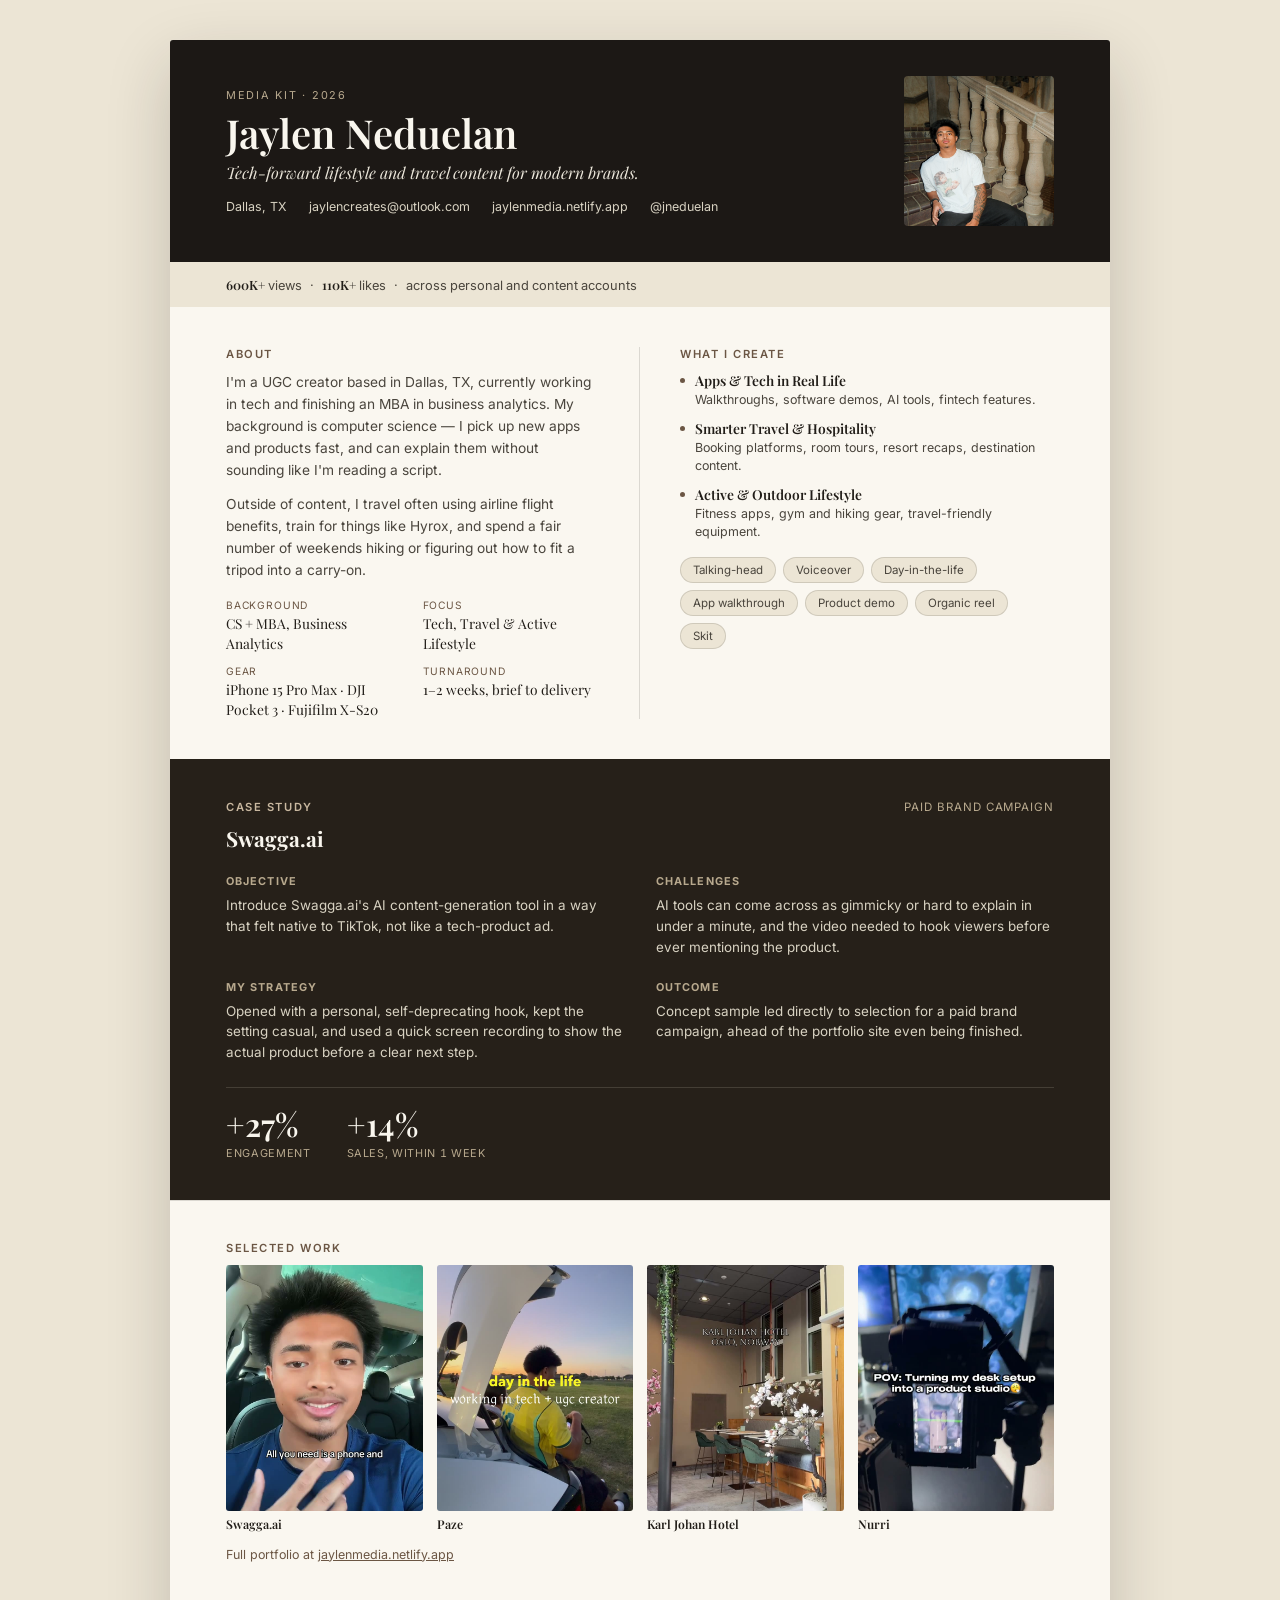
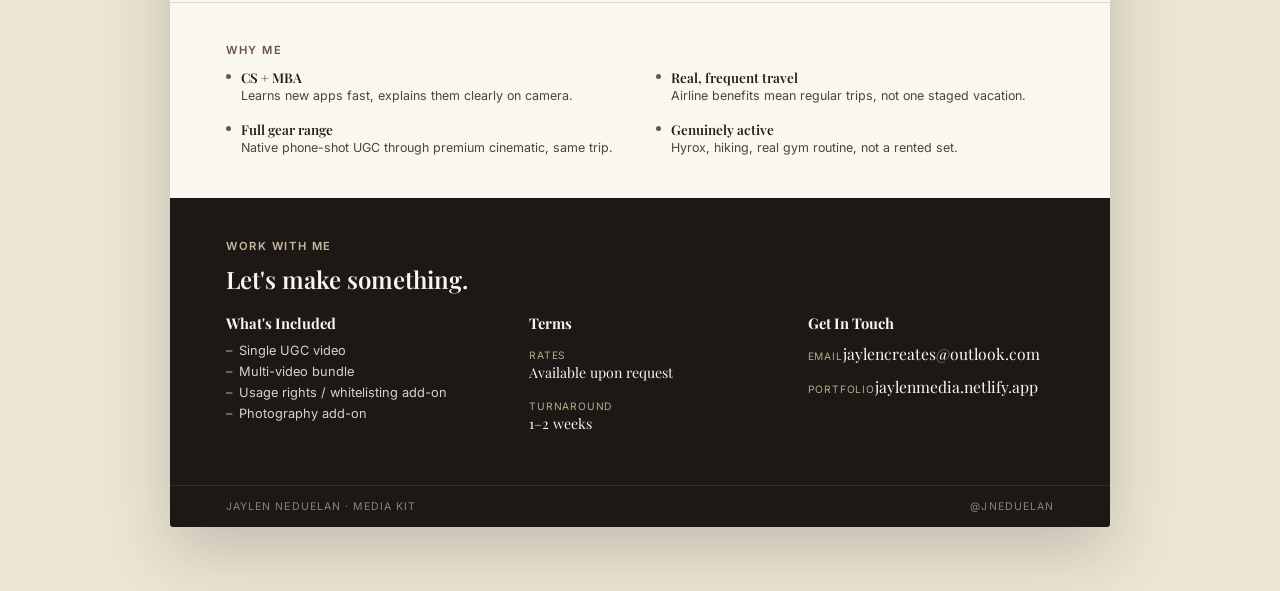
==== commit d82aaf04: "Add Chase Sapphire Reserve video, reorder tiles, add media kit link - Real Chase Sapphire Reserve lo" ====
--- a/media-kit.html
+++ b/media-kit.html
@@ -107,8 +107,8 @@
       </div>
     </div>
     <div class="kit-case-results">
-      <div><div class="kit-result-num">+25%</div><div class="kit-result-label">Engagement</div></div>
-      <div><div class="kit-result-num">+15%</div><div class="kit-result-label">Sales, within 1 week</div></div>
+      <div><div class="kit-result-num">+27%</div><div class="kit-result-label">Engagement</div></div>
+      <div><div class="kit-result-num">+14%</div><div class="kit-result-label">Sales, within 1 week</div></div>
     </div>
   </section>
 
